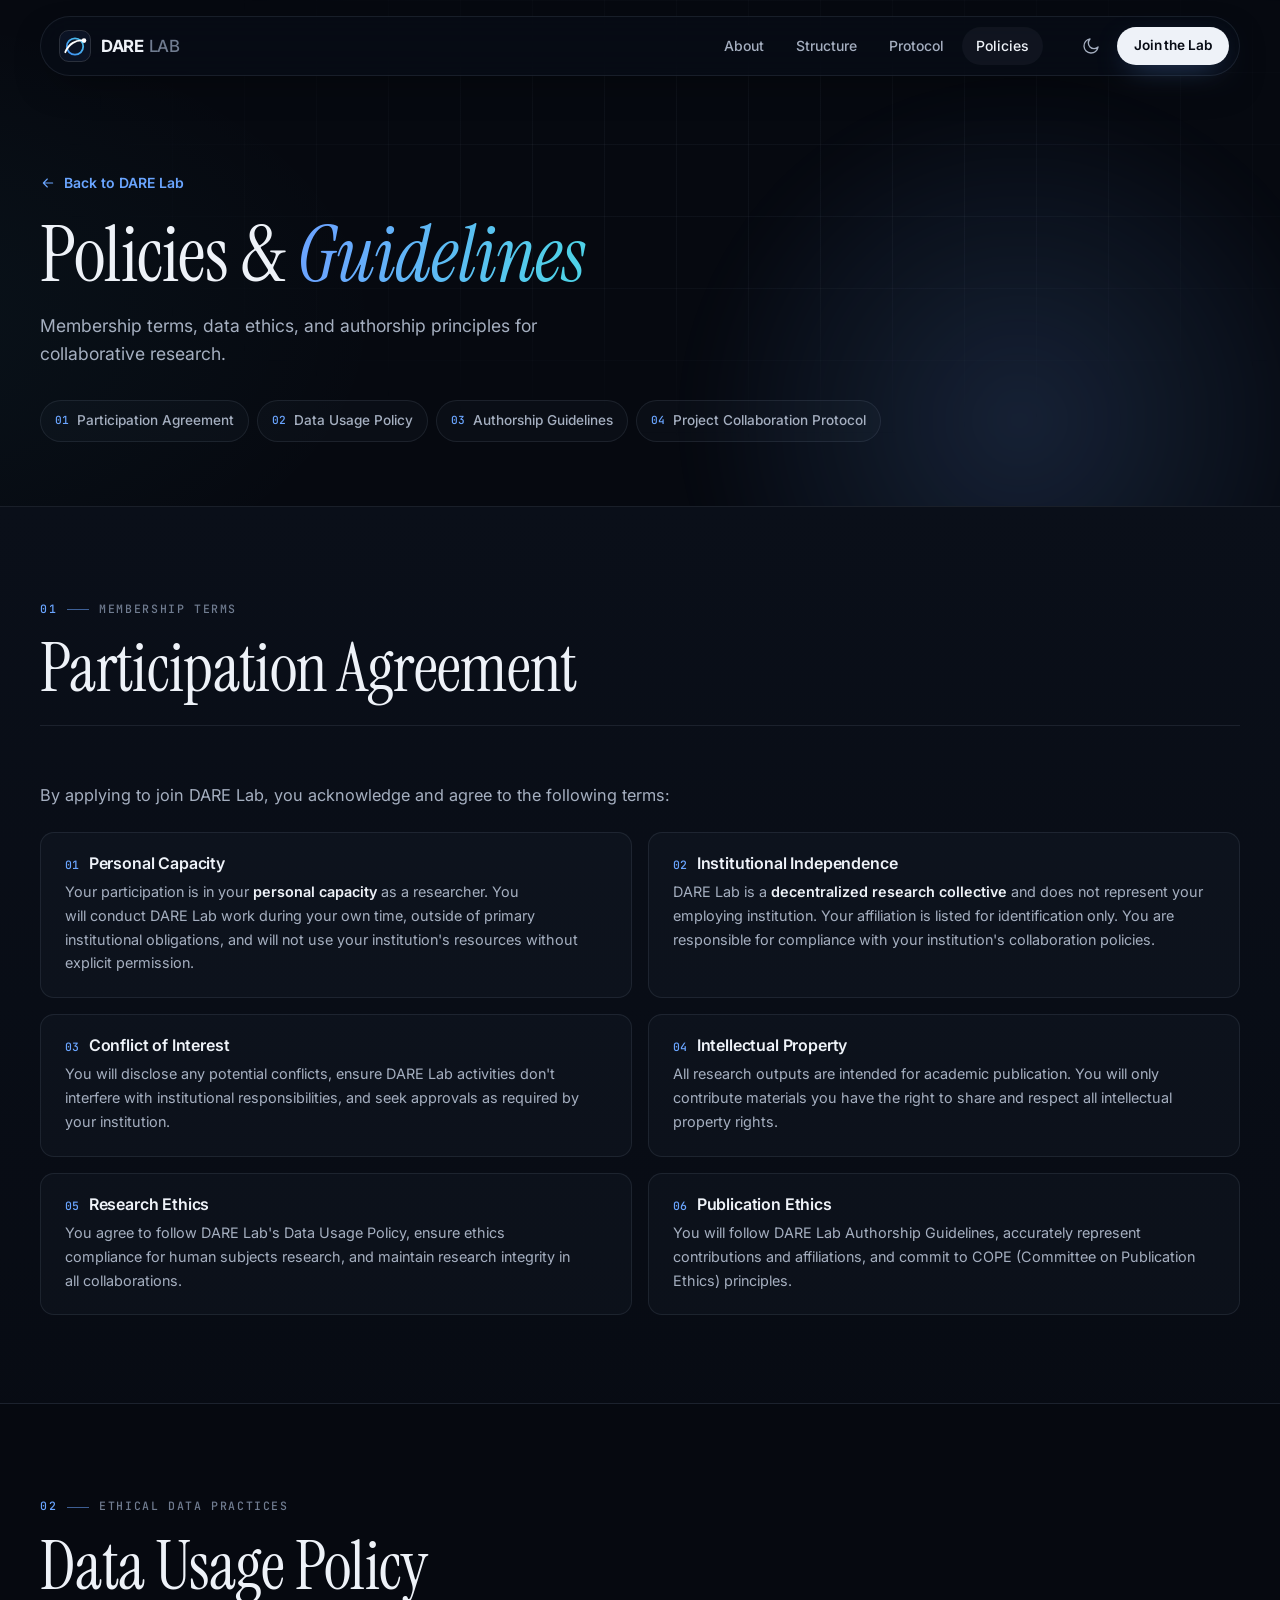
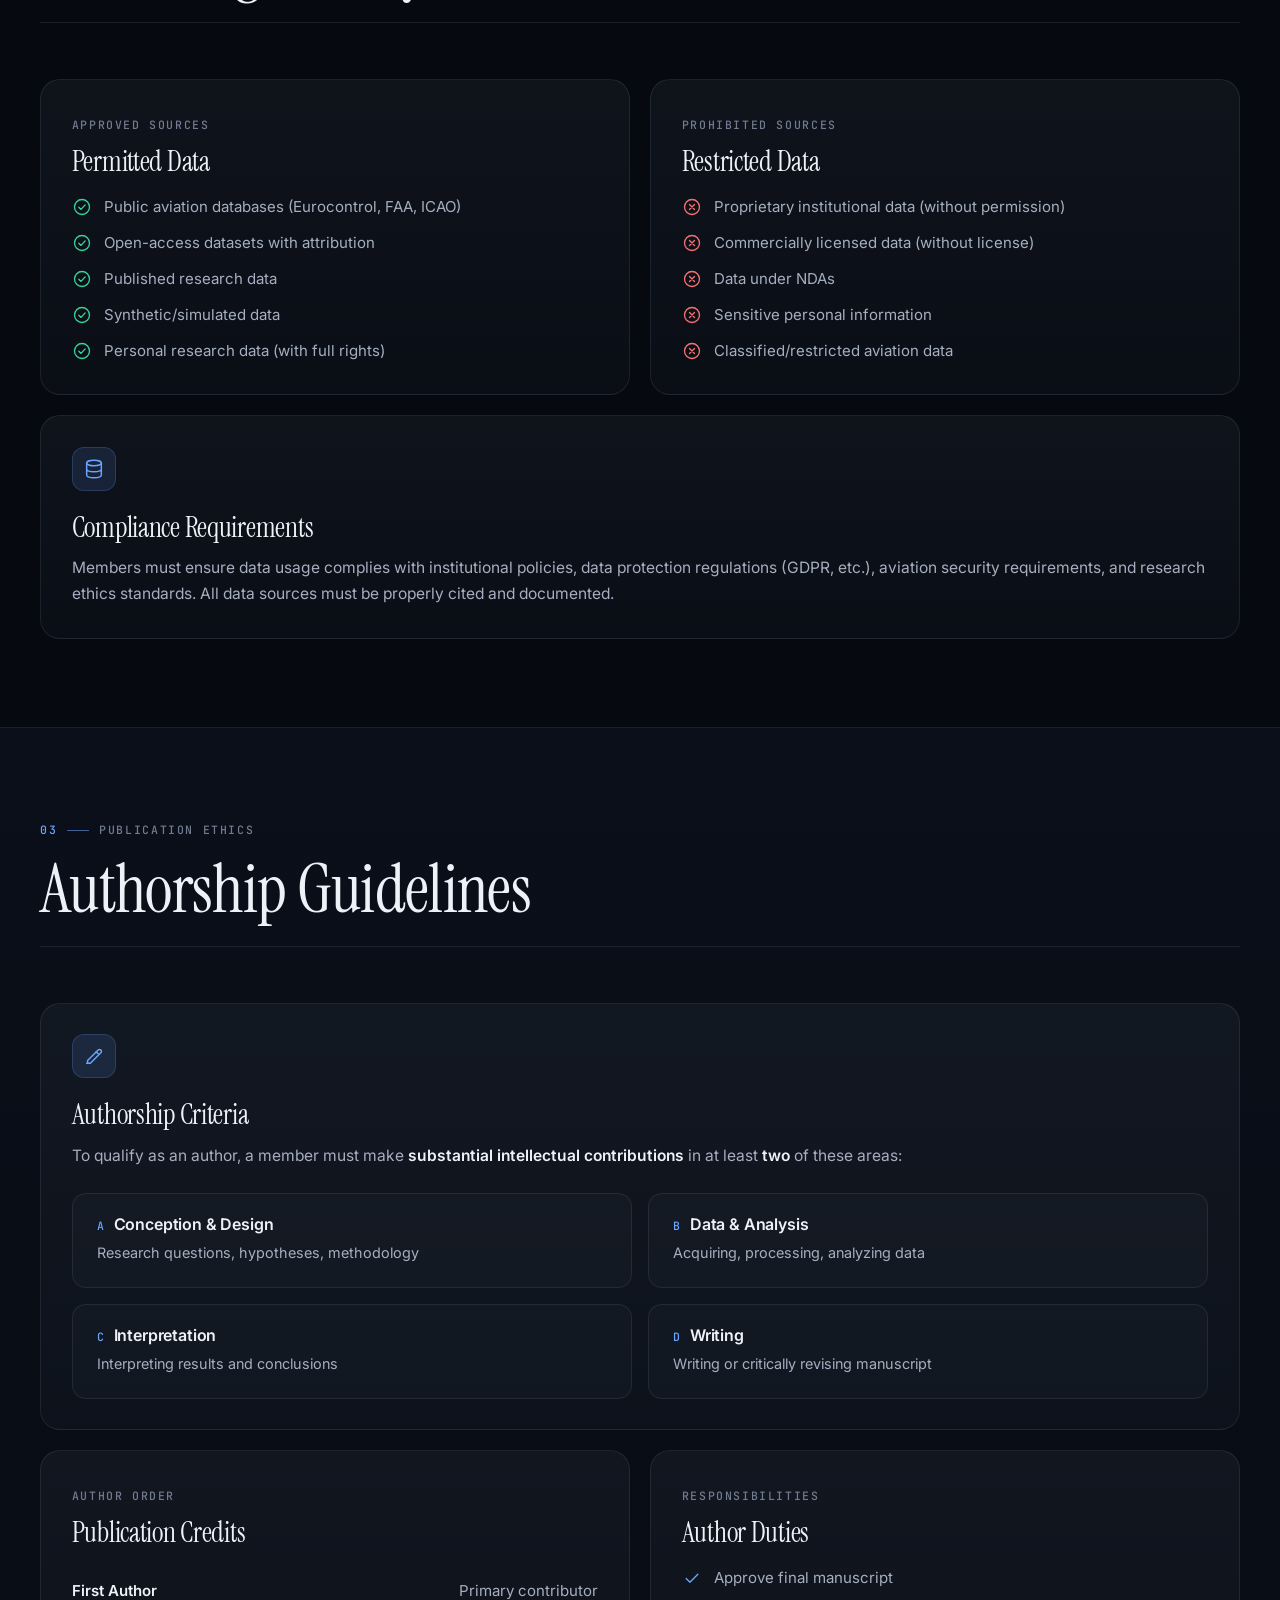
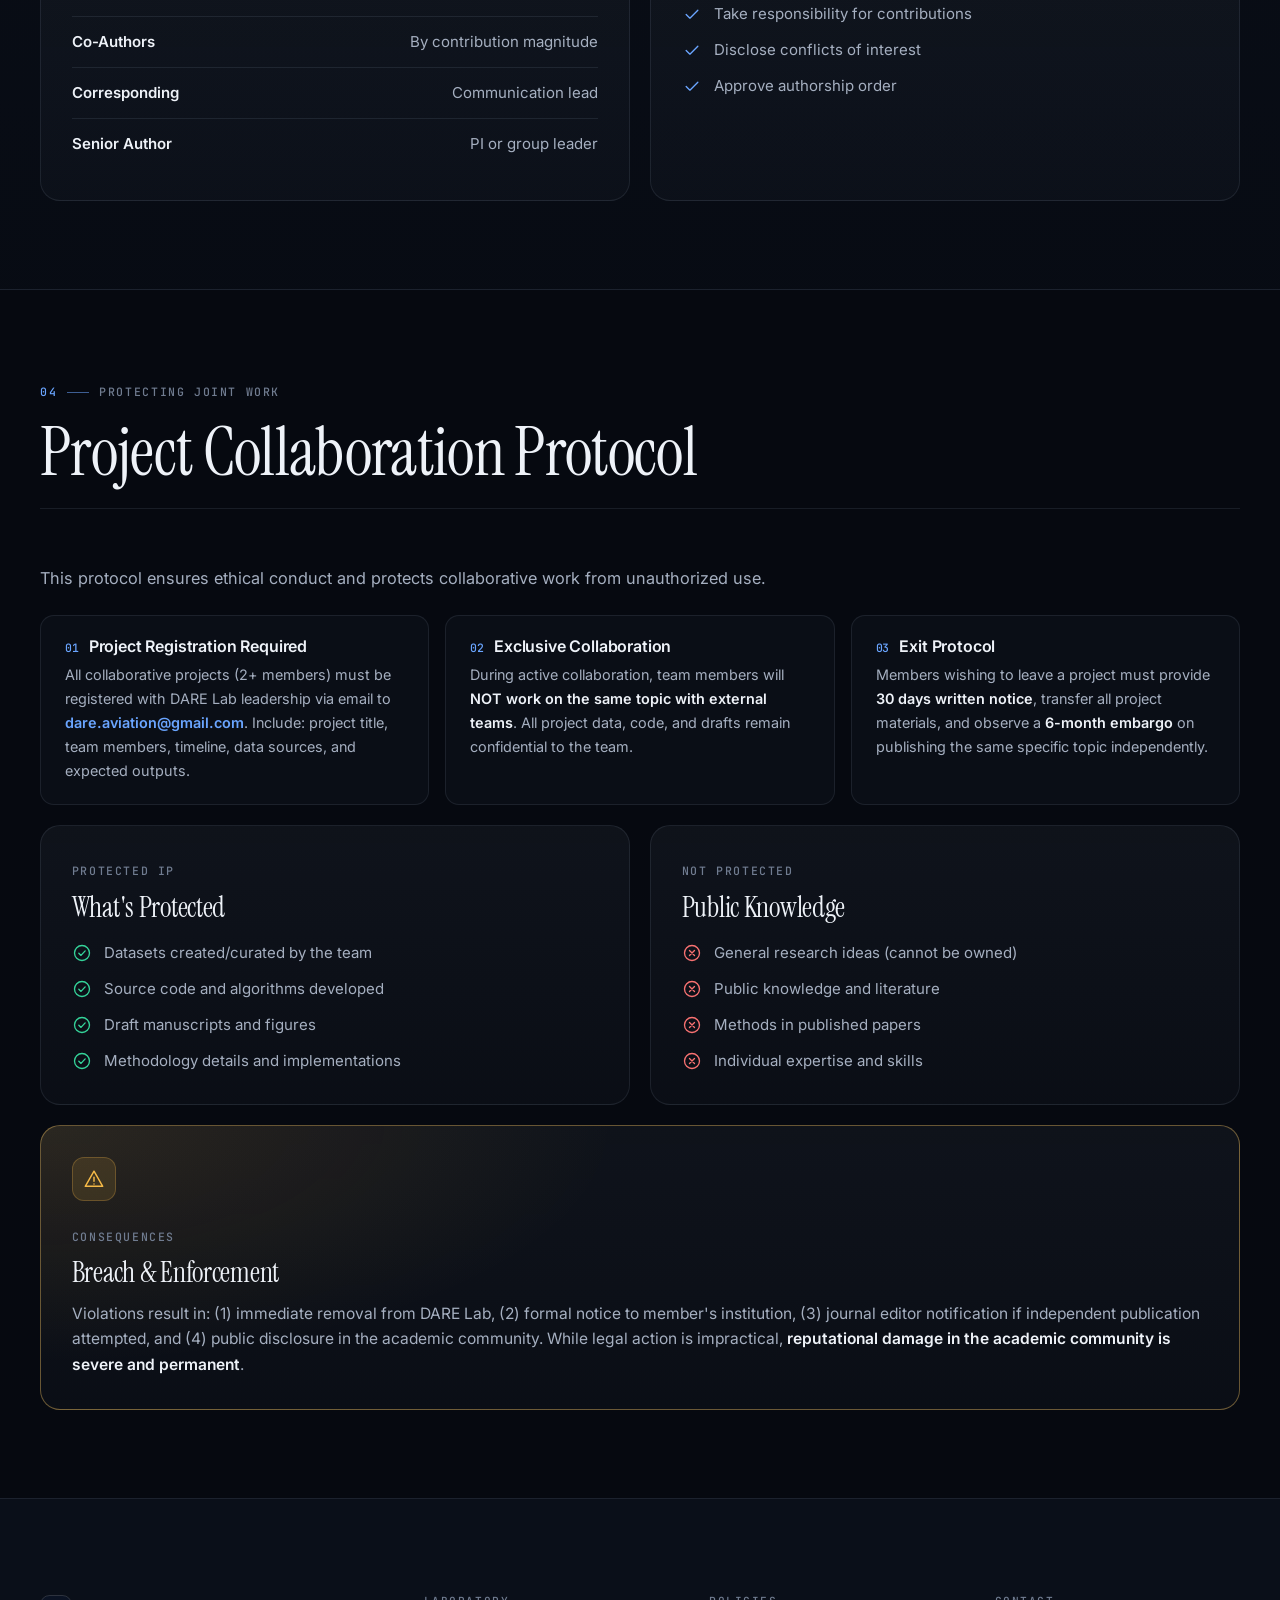
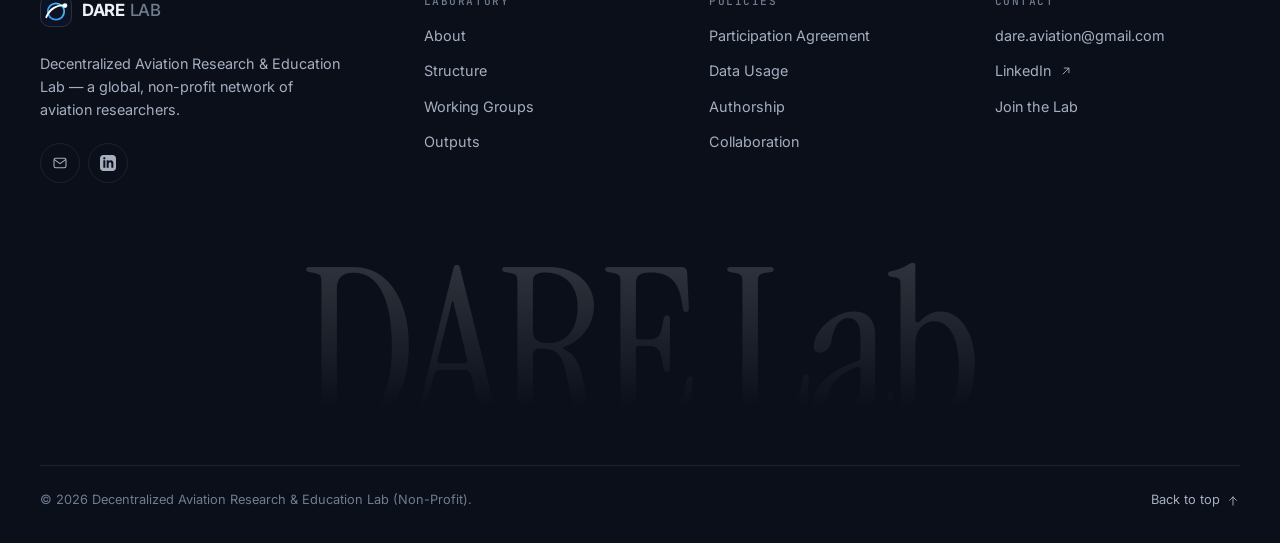
==== policies.html @ e4e92e5a "Big update of web page" ====
<!DOCTYPE html>
<html lang="en" data-theme="dark">

<head>
    <meta charset="utf-8">
    <meta name="viewport" content="width=device-width, initial-scale=1">
    <title>Policies &amp; Guidelines — DARE Lab</title>
    <meta name="description" content="DARE Lab membership policies, data usage guidelines, and authorship principles">
    <meta name="theme-color" content="#060910">
    <meta name="color-scheme" content="dark light">
    <link rel="canonical" href="https://dareaviation.github.io/dare-lab/policies.html">

    <link rel="icon" href="assets/favicon.svg" type="image/svg+xml">
    <link rel="icon" href="assets/favicon-32.png" sizes="32x32" type="image/png">
    <link rel="apple-touch-icon" href="assets/apple-touch-icon.png">

    <meta property="og:type" content="website">
    <meta property="og:site_name" content="DARE Lab">
    <meta property="og:title" content="Policies &amp; Guidelines — DARE Lab">
    <meta property="og:description" content="Membership terms, data ethics, and authorship principles for collaborative research.">
    <meta property="og:url" content="https://dareaviation.github.io/dare-lab/policies.html">
    <meta property="og:image" content="https://dareaviation.github.io/dare-lab/assets/og-dare.jpg">
    <meta name="twitter:card" content="summary_large_image">

    <script>
        (function () {
            var d = document.documentElement;
            d.classList.add('js');
            try { var t = localStorage.getItem('dare_theme'); if (t === 'light' || t === 'dark') d.setAttribute('data-theme', t); } catch (e) { }
        })();
    </script>

    <link rel="preconnect" href="https://fonts.googleapis.com">
    <link rel="preconnect" href="https://fonts.gstatic.com" crossorigin>
    <link
        href="https://fonts.googleapis.com/css2?family=Instrument+Serif:ital@0;1&family=Inter:wght@400;500;600;700&family=JetBrains+Mono:wght@400;500&display=swap"
        rel="stylesheet">

    <link rel="stylesheet" href="styles/main.css">
</head>

<body>
    <a class="skip-link" href="#main">Skip to content</a>

    <!-- Icon sprite -->
    <svg width="0" height="0" style="position:absolute" aria-hidden="true" focusable="false">
        <symbol id="i-arrow-right" viewBox="0 0 24 24"><path d="M5 12h14M13 6l6 6-6 6"/></symbol>
        <symbol id="i-arrow-left" viewBox="0 0 24 24"><path d="M19 12H5M11 6l-6 6 6 6"/></symbol>
        <symbol id="i-arrow-up" viewBox="0 0 24 24"><path d="M12 19V5M6 11l6-6 6 6"/></symbol>
        <symbol id="i-arrow-up-right" viewBox="0 0 24 24"><path d="M7 17 17 7M9 7h8v8"/></symbol>
        <symbol id="i-sun" viewBox="0 0 24 24"><circle cx="12" cy="12" r="4"/><path d="M12 2.5v2M12 19.5v2M4.6 4.6l1.4 1.4M18 18l1.4 1.4M2.5 12h2M19.5 12h2M4.6 19.4 6 18M18 6l1.4-1.4"/></symbol>
        <symbol id="i-moon" viewBox="0 0 24 24"><path d="M20.5 13.2A8.5 8.5 0 1 1 10.8 3.5a6.6 6.6 0 0 0 9.7 9.7z"/></symbol>
        <symbol id="i-mail" viewBox="0 0 24 24"><rect x="3" y="5" width="18" height="14" rx="2.5"/><path d="m3.5 7 8.5 6 8.5-6"/></symbol>
        <symbol id="i-linkedin" viewBox="0 0 24 24"><path fill="currentColor" stroke="none" d="M19 0h-14c-2.761 0-5 2.239-5 5v14c0 2.761 2.239 5 5 5h14c2.762 0 5-2.239 5-5v-14c0-2.761-2.238-5-5-5zm-11 19h-3v-11h3v11zm-1.5-12.268c-.966 0-1.75-.79-1.75-1.764s.784-1.764 1.75-1.764 1.75.79 1.75 1.764-.783 1.764-1.75 1.764zm13.5 12.268h-3v-5.604c0-3.368-4-3.113-4 0v5.604h-3v-11h3v1.765c1.396-2.586 7-2.777 7 2.476v6.759z"/></symbol>
        <symbol id="i-check" viewBox="0 0 24 24"><path d="m5 12.5 4.5 4.5L19 7.5"/></symbol>
        <symbol id="i-check-circle" viewBox="0 0 24 24"><circle cx="12" cy="12" r="9"/><path d="m8.2 12.3 2.6 2.6 5-5.4"/></symbol>
        <symbol id="i-x-circle" viewBox="0 0 24 24"><circle cx="12" cy="12" r="9"/><path d="m9 9 6 6M15 9l-6 6"/></symbol>
        <symbol id="i-alert" viewBox="0 0 24 24"><path d="M12 3.5 2.5 20h19z"/><path d="M12 10v4.5M12 17.5h.01"/></symbol>
        <symbol id="i-database" viewBox="0 0 24 24"><ellipse cx="12" cy="5.5" rx="8" ry="3"/><path d="M4 5.5v13c0 1.7 3.6 3 8 3s8-1.3 8-3v-13M4 12c0 1.7 3.6 3 8 3s8-1.3 8-3"/></symbol>
        <symbol id="i-pen" viewBox="0 0 24 24"><path d="M4 20h4L19.5 8.5a2.1 2.1 0 0 0-3-3L5 17v3z"/><path d="m14.5 7.5 2 2"/></symbol>
        <symbol id="i-users" viewBox="0 0 24 24"><circle cx="9" cy="8" r="3.2"/><path d="M2.8 20c.6-3.5 3.1-5.7 6.2-5.7s5.6 2.2 6.2 5.7M16 4.9a3.2 3.2 0 0 1 0 6.2M18.2 14.6c1.6.8 2.7 2.7 3 5.4"/></symbol>
        <symbol id="i-shield" viewBox="0 0 24 24"><path d="M12 3 4.5 6v5.5c0 4.6 3.1 8.3 7.5 9.5 4.4-1.2 7.5-4.9 7.5-9.5V6L12 3z"/><path d="m8.8 12 2.3 2.3 4.2-4.6"/></symbol>
        <symbol id="i-list" viewBox="0 0 24 24"><path d="M9 6h11M9 12h11M9 18h11"/><circle cx="4.5" cy="6" r="1" fill="currentColor" stroke="none"/><circle cx="4.5" cy="12" r="1" fill="currentColor" stroke="none"/><circle cx="4.5" cy="18" r="1" fill="currentColor" stroke="none"/></symbol>
    </svg>

    <!-- Header -->
    <header class="site-header" id="siteHeader">
        <nav class="nav" aria-label="Primary">
            <a class="brand" href="index.html" aria-label="DARE Lab — home">
                <svg class="brand__mark" viewBox="0 0 32 32" aria-hidden="true">
                    <defs>
                        <linearGradient id="markGradNav" x1="4" y1="28" x2="28" y2="4" gradientUnits="userSpaceOnUse">
                            <stop offset="0" stop-color="#3b82f6" />
                            <stop offset="1" stop-color="#4fd1e8" />
                        </linearGradient>
                    </defs>
                    <rect x="0.5" y="0.5" width="31" height="31" rx="9" fill="#0b1324" stroke="rgba(255,255,255,0.14)" />
                    <circle cx="16" cy="16.5" r="8.2" fill="none" stroke="url(#markGradNav)" stroke-width="1.8" />
                    <path d="M6.3 22.2C9.6 14 17 9.4 25 10.6" fill="none" stroke="#fff" stroke-width="1.8" stroke-linecap="round" />
                    <circle cx="25" cy="10.6" r="2.3" fill="#fff" />
                </svg>
                <span class="brand__word">DARE<span>LAB</span></span>
            </a>

            <div class="nav__links">
                <a href="index.html#about">About</a>
                <a href="index.html#structure">Structure</a>
                <a href="index.html#protocol">Protocol</a>
                <a href="policies.html" aria-current="page">Policies</a>
            </div>

            <div class="nav__actions">
                <button class="icon-btn theme-toggle" id="themeBtn" type="button" aria-label="Switch between dark and light theme">
                    <svg class="icon icon--moon"><use href="#i-moon" /></svg>
                    <svg class="icon icon--sun"><use href="#i-sun" /></svg>
                </button>
                <a class="btn btn--primary btn--sm nav__cta" href="index.html#join">Join the Lab</a>
                <button class="icon-btn menu-toggle" id="menuBtn" type="button" aria-label="Open menu" aria-expanded="false" aria-controls="drawer">
                    <span class="burger" aria-hidden="true"><span></span><span></span></span>
                </button>
            </div>
        </nav>
    </header>

    <div class="drawer" id="drawer">
        <nav class="drawer__nav" aria-label="Mobile">
            <a href="index.html#about"><span>01</span>About</a>
            <a href="index.html#structure"><span>02</span>Structure</a>
            <a href="index.html#protocol"><span>07</span>Protocol</a>
            <a href="policies.html"><span>—</span>Policies</a>
            <a href="index.html#join"><span>08</span>Join</a>
        </nav>
        <div class="drawer__foot">
            <a href="mailto:dare.aviation@gmail.com"><svg class="icon icon--sm"><use href="#i-mail" /></svg>dare.aviation@gmail.com</a>
            <a href="https://www.linkedin.com/company/decentralized-aviation-research-education-lab" target="_blank" rel="noopener"><svg class="icon icon--sm"><use href="#i-linkedin" /></svg>LinkedIn</a>
        </div>
    </div>

    <main id="main">
        <!-- Page hero -->
        <section class="page-hero">
            <div class="hero__bg" aria-hidden="true"></div>
            <div class="container">
                <a class="text-link" href="index.html" data-reveal><svg class="icon icon--sm"><use href="#i-arrow-left" /></svg>Back to DARE Lab</a>
                <h1 data-reveal>Policies &amp; <em>Guidelines</em></h1>
                <p data-reveal>Membership terms, data ethics, and authorship principles for collaborative research.</p>
                <ul class="toc" data-reveal>
                    <li><a href="#agreement"><span>01</span>Participation Agreement</a></li>
                    <li><a href="#data-policy"><span>02</span>Data Usage Policy</a></li>
                    <li><a href="#authorship"><span>03</span>Authorship Guidelines</a></li>
                    <li><a href="#collaboration"><span>04</span>Project Collaboration Protocol</a></li>
                </ul>
            </div>
        </section>

        <!-- 01 · Participation agreement -->
        <section class="policy-section section--alt" id="agreement">
            <div class="container">
                <header class="section-head" data-reveal>
                    <div>
                        <span class="eyebrow"><span class="eyebrow__num">01</span>Membership Terms</span>
                        <h2>Participation Agreement</h2>
                    </div>
                </header>

                <p class="policy-intro" data-reveal>By applying to join DARE Lab, you acknowledge and agree to the following terms:</p>

                <div class="clause-grid">
                    <div class="clause" data-reveal>
                        <h3><span>01</span>Personal Capacity</h3>
                        <p>Your participation is in your <strong>personal capacity</strong> as a researcher. You will
                            conduct DARE Lab work during your own time, outside of primary institutional obligations,
                            and will not use your institution's resources without explicit permission.</p>
                    </div>
                    <div class="clause" data-reveal>
                        <h3><span>02</span>Institutional Independence</h3>
                        <p>DARE Lab is a <strong>decentralized research collective</strong> and does not represent your
                            employing institution. Your affiliation is listed for identification only. You are
                            responsible for compliance with your institution's collaboration policies.</p>
                    </div>
                    <div class="clause" data-reveal>
                        <h3><span>03</span>Conflict of Interest</h3>
                        <p>You will disclose any potential conflicts, ensure DARE Lab activities don't interfere with
                            institutional responsibilities, and seek approvals as required by your institution.</p>
                    </div>
                    <div class="clause" data-reveal>
                        <h3><span>04</span>Intellectual Property</h3>
                        <p>All research outputs are intended for academic publication. You will only contribute
                            materials you have the right to share and respect all intellectual property rights.</p>
                    </div>
                    <div class="clause" data-reveal>
                        <h3><span>05</span>Research Ethics</h3>
                        <p>You agree to follow DARE Lab's Data Usage Policy, ensure ethics compliance for human
                            subjects research, and maintain research integrity in all collaborations.</p>
                    </div>
                    <div class="clause" data-reveal>
                        <h3><span>06</span>Publication Ethics</h3>
                        <p>You will follow DARE Lab Authorship Guidelines, accurately represent contributions and
                            affiliations, and commit to COPE (Committee on Publication Ethics) principles.</p>
                    </div>
                </div>
            </div>
        </section>

        <!-- 02 · Data usage policy -->
        <section class="policy-section" id="data-policy">
            <div class="container">
                <header class="section-head" data-reveal>
                    <div>
                        <span class="eyebrow"><span class="eyebrow__num">02</span>Ethical Data Practices</span>
                        <h2>Data Usage Policy</h2>
                    </div>
                </header>

                <div class="policy-stack">
                    <div class="policy-grid">
                        <article class="card policy-card" data-reveal>
                            <span class="eyebrow">Approved Sources</span>
                            <h3>Permitted Data</h3>
                            <ul class="check-list check-list--good">
                                <li><svg class="icon"><use href="#i-check-circle" /></svg>Public aviation databases (Eurocontrol, FAA, ICAO)</li>
                                <li><svg class="icon"><use href="#i-check-circle" /></svg>Open-access datasets with attribution</li>
                                <li><svg class="icon"><use href="#i-check-circle" /></svg>Published research data</li>
                                <li><svg class="icon"><use href="#i-check-circle" /></svg>Synthetic/simulated data</li>
                                <li><svg class="icon"><use href="#i-check-circle" /></svg>Personal research data (with full rights)</li>
                            </ul>
                        </article>

                        <article class="card policy-card" data-reveal>
                            <span class="eyebrow">Prohibited Sources</span>
                            <h3>Restricted Data</h3>
                            <ul class="check-list check-list--bad">
                                <li><svg class="icon"><use href="#i-x-circle" /></svg>Proprietary institutional data (without permission)</li>
                                <li><svg class="icon"><use href="#i-x-circle" /></svg>Commercially licensed data (without license)</li>
                                <li><svg class="icon"><use href="#i-x-circle" /></svg>Data under NDAs</li>
                                <li><svg class="icon"><use href="#i-x-circle" /></svg>Sensitive personal information</li>
                                <li><svg class="icon"><use href="#i-x-circle" /></svg>Classified/restricted aviation data</li>
                            </ul>
                        </article>
                    </div>

                    <article class="card policy-card" data-reveal>
                        <span class="card__icon"><svg class="icon"><use href="#i-database" /></svg></span>
                        <h3>Compliance Requirements</h3>
                        <p>Members must ensure data usage complies with institutional policies, data protection
                            regulations (GDPR, etc.), aviation security requirements, and research ethics standards. All
                            data sources must be properly cited and documented.</p>
                    </article>
                </div>
            </div>
        </section>

        <!-- 03 · Authorship guidelines -->
        <section class="policy-section section--alt" id="authorship">
            <div class="container">
                <header class="section-head" data-reveal>
                    <div>
                        <span class="eyebrow"><span class="eyebrow__num">03</span>Publication Ethics</span>
                        <h2>Authorship Guidelines</h2>
                    </div>
                </header>

                <div class="policy-stack">
                    <article class="card policy-card" data-reveal>
                        <span class="card__icon"><svg class="icon"><use href="#i-pen" /></svg></span>
                        <h3>Authorship Criteria</h3>
                        <p>To qualify as an author, a member must make <strong>substantial intellectual
                                contributions</strong> in at least <strong>two</strong> of these areas:</p>

                        <div class="clause-grid" style="margin-top: 24px;">
                            <div class="clause">
                                <h4><span>A</span>Conception &amp; Design</h4>
                                <p>Research questions, hypotheses, methodology</p>
                            </div>
                            <div class="clause">
                                <h4><span>B</span>Data &amp; Analysis</h4>
                                <p>Acquiring, processing, analyzing data</p>
                            </div>
                            <div class="clause">
                                <h4><span>C</span>Interpretation</h4>
                                <p>Interpreting results and conclusions</p>
                            </div>
                            <div class="clause">
                                <h4><span>D</span>Writing</h4>
                                <p>Writing or critically revising manuscript</p>
                            </div>
                        </div>
                    </article>

                    <div class="policy-grid">
                        <article class="card policy-card" data-reveal>
                            <span class="eyebrow">Author Order</span>
                            <h3>Publication Credits</h3>
                            <dl class="kv-list">
                                <div><dt>First Author</dt><dd>Primary contributor</dd></div>
                                <div><dt>Co-Authors</dt><dd>By contribution magnitude</dd></div>
                                <div><dt>Corresponding</dt><dd>Communication lead</dd></div>
                                <div><dt>Senior Author</dt><dd>PI or group leader</dd></div>
                            </dl>
                        </article>

                        <article class="card policy-card" data-reveal>
                            <span class="eyebrow">Responsibilities</span>
                            <h3>Author Duties</h3>
                            <ul class="check-list check-list--accent">
                                <li><svg class="icon"><use href="#i-check" /></svg>Approve final manuscript</li>
                                <li><svg class="icon"><use href="#i-check" /></svg>Take responsibility for contributions</li>
                                <li><svg class="icon"><use href="#i-check" /></svg>Disclose conflicts of interest</li>
                                <li><svg class="icon"><use href="#i-check" /></svg>Approve authorship order</li>
                            </ul>
                        </article>
                    </div>
                </div>
            </div>
        </section>

        <!-- 04 · Project collaboration protocol -->
        <section class="policy-section" id="collaboration">
            <div class="container">
                <header class="section-head" data-reveal>
                    <div>
                        <span class="eyebrow"><span class="eyebrow__num">04</span>Protecting Joint Work</span>
                        <h2>Project Collaboration Protocol</h2>
                    </div>
                </header>

                <p class="policy-intro" data-reveal>This protocol ensures ethical conduct and protects collaborative
                    work from unauthorized use.</p>

                <div class="policy-stack">
                    <div class="clause-grid" style="grid-template-columns: repeat(auto-fit, minmax(260px, 1fr));">
                        <div class="clause" data-reveal>
                            <h3><span>01</span>Project Registration Required</h3>
                            <p>All collaborative projects (2+ members) must be registered with DARE Lab leadership via
                                email to <a href="mailto:dare.aviation@gmail.com" class="text-link" style="display:inline; font-size:inherit;">dare.aviation@gmail.com</a>.
                                Include: project title, team members, timeline, data sources, and expected outputs.</p>
                        </div>
                        <div class="clause" data-reveal>
                            <h3><span>02</span>Exclusive Collaboration</h3>
                            <p>During active collaboration, team members will <strong>NOT work on the same topic with
                                    external teams</strong>. All project data, code, and drafts remain confidential to
                                the team.</p>
                        </div>
                        <div class="clause" data-reveal>
                            <h3><span>03</span>Exit Protocol</h3>
                            <p>Members wishing to leave a project must provide <strong>30 days written notice</strong>,
                                transfer all project materials, and observe a <strong>6-month embargo</strong> on
                                publishing the same specific topic independently.</p>
                        </div>
                    </div>

                    <div class="policy-grid">
                        <article class="card policy-card" data-reveal>
                            <span class="eyebrow">Protected IP</span>
                            <h3>What's Protected</h3>
                            <ul class="check-list check-list--good">
                                <li><svg class="icon"><use href="#i-check-circle" /></svg>Datasets created/curated by the team</li>
                                <li><svg class="icon"><use href="#i-check-circle" /></svg>Source code and algorithms developed</li>
                                <li><svg class="icon"><use href="#i-check-circle" /></svg>Draft manuscripts and figures</li>
                                <li><svg class="icon"><use href="#i-check-circle" /></svg>Methodology details and implementations</li>
                            </ul>
                        </article>

                        <article class="card policy-card" data-reveal>
                            <span class="eyebrow">Not Protected</span>
                            <h3>Public Knowledge</h3>
                            <ul class="check-list check-list--bad">
                                <li><svg class="icon"><use href="#i-x-circle" /></svg>General research ideas (cannot be owned)</li>
                                <li><svg class="icon"><use href="#i-x-circle" /></svg>Public knowledge and literature</li>
                                <li><svg class="icon"><use href="#i-x-circle" /></svg>Methods in published papers</li>
                                <li><svg class="icon"><use href="#i-x-circle" /></svg>Individual expertise and skills</li>
                            </ul>
                        </article>
                    </div>

                    <article class="card policy-card policy-card--warn" data-reveal>
                        <span class="card__icon"><svg class="icon"><use href="#i-alert" /></svg></span>
                        <span class="eyebrow">Consequences</span>
                        <h3>Breach &amp; Enforcement</h3>
                        <p>Violations result in: (1) immediate removal from DARE Lab, (2) formal notice to member's
                            institution, (3) journal editor notification if independent publication attempted, and (4)
                            public disclosure in the academic community. While legal action is impractical,
                            <strong>reputational damage in the academic community is severe and permanent</strong>.</p>
                    </article>
                </div>
            </div>
        </section>
    </main>

    <!-- Footer -->
    <footer class="site-footer">
        <div class="container">
            <div class="footer-top">
                <div class="footer-brand">
                    <a class="brand" href="index.html" aria-label="DARE Lab — home">
                        <svg class="brand__mark" viewBox="0 0 32 32" aria-hidden="true">
                            <defs>
                                <linearGradient id="markGradFooter" x1="4" y1="28" x2="28" y2="4" gradientUnits="userSpaceOnUse">
                                    <stop offset="0" stop-color="#3b82f6" />
                                    <stop offset="1" stop-color="#4fd1e8" />
                                </linearGradient>
                            </defs>
                            <rect x="0.5" y="0.5" width="31" height="31" rx="9" fill="#0b1324" stroke="rgba(255,255,255,0.14)" />
                            <circle cx="16" cy="16.5" r="8.2" fill="none" stroke="url(#markGradFooter)" stroke-width="1.8" />
                            <path d="M6.3 22.2C9.6 14 17 9.4 25 10.6" fill="none" stroke="#fff" stroke-width="1.8" stroke-linecap="round" />
                            <circle cx="25" cy="10.6" r="2.3" fill="#fff" />
                        </svg>
                        <span class="brand__word">DARE<span>LAB</span></span>
                    </a>
                    <p>Decentralized Aviation Research &amp; Education Lab — a global, non-profit network of aviation
                        researchers.</p>
                    <div class="footer-social">
                        <a class="icon-btn" href="mailto:dare.aviation@gmail.com" aria-label="Email DARE Lab"><svg class="icon icon--sm"><use href="#i-mail" /></svg></a>
                        <a class="icon-btn" href="https://www.linkedin.com/company/decentralized-aviation-research-education-lab" target="_blank" rel="noopener" aria-label="DARE Lab on LinkedIn"><svg class="icon icon--sm"><use href="#i-linkedin" /></svg></a>
                    </div>
                </div>

                <div class="footer-col">
                    <h4>Laboratory</h4>
                    <ul>
                        <li><a href="index.html#about">About</a></li>
                        <li><a href="index.html#structure">Structure</a></li>
                        <li><a href="index.html#working-groups">Working Groups</a></li>
                        <li><a href="index.html#outputs">Outputs</a></li>
                    </ul>
                </div>

                <div class="footer-col">
                    <h4>Policies</h4>
                    <ul>
                        <li><a href="#agreement">Participation Agreement</a></li>
                        <li><a href="#data-policy">Data Usage</a></li>
                        <li><a href="#authorship">Authorship</a></li>
                        <li><a href="#collaboration">Collaboration</a></li>
                    </ul>
                </div>

                <div class="footer-col">
                    <h4>Contact</h4>
                    <ul>
                        <li><a href="mailto:dare.aviation@gmail.com">dare.aviation@gmail.com</a></li>
                        <li><a href="https://www.linkedin.com/company/decentralized-aviation-research-education-lab" target="_blank" rel="noopener">LinkedIn <svg class="icon icon--xs"><use href="#i-arrow-up-right" /></svg></a></li>
                        <li><a href="index.html#join">Join the Lab</a></li>
                    </ul>
                </div>
            </div>

            <p class="footer-wordmark" aria-hidden="true">DARE Lab</p>

            <div class="footer-bottom">
                <p>© <span id="year">2024</span> Decentralized Aviation Research &amp; Education Lab (Non-Profit).</p>
                <a href="#main">Back to top <svg class="icon icon--xs"><use href="#i-arrow-up" /></svg></a>
            </div>
        </div>
    </footer>

    <script src="js/main.js" defer></script>
</body>

</html>
---- styles/main.css ----
/* =====================================================================
   DARE Lab — Decentralized Aviation Research & Education Lab
   Design system & site styles
   ---------------------------------------------------------------------
   1. Tokens (dark default + light theme)
   2. Base
   3. Primitives (buttons, labels, tags, cards, icons)
   4. Header & navigation
   5. Hero + globe
   6. Ticker
   7. Sections (about, team, working groups, outputs, updates,
      governance, protocol, join)
   8. Footer
   9. Policies page
   10. Motion & responsive
   ===================================================================== */

/* ---------------------------------------------------------------------
   1. Tokens
   --------------------------------------------------------------------- */
:root {
    --font-serif: 'Instrument Serif', 'Times New Roman', Georgia, serif;
    --font-sans: 'Inter', system-ui, -apple-system, 'Segoe UI', Roboto, 'Helvetica Neue', Arial, sans-serif;
    --font-mono: 'JetBrains Mono', ui-monospace, SFMono-Regular, Menlo, Consolas, monospace;

    --max: 1240px;
    --gutter: clamp(16px, 4vw, 40px);
    --radius-sm: 10px;
    --radius: 14px;
    --radius-lg: 20px;
    --radius-xl: 28px;
    --ease: cubic-bezier(0.2, 0.8, 0.2, 1);
    --header-h: 76px;

    /* Dark theme (default) */
    color-scheme: dark;
    --bg: #060910;
    --bg-2: #0a0f19;
    --bg-glow-1: rgba(59, 130, 246, 0.13);
    --bg-glow-2: rgba(79, 209, 232, 0.05);
    --surface: rgba(148, 163, 184, 0.035);
    --surface-2: rgba(148, 163, 184, 0.065);
    --surface-solid: #0c121d;
    --border: rgba(148, 163, 184, 0.13);
    --border-strong: rgba(148, 163, 184, 0.28);
    --text: #eef2f8;
    --text-muted: #a5afc0;
    --text-dim: #707c90;
    --accent: #6aa5ff;
    --accent-strong: #3b82f6;
    --accent-2: #4fd1e8;
    --accent-soft: rgba(91, 155, 255, 0.13);
    --on-accent: #ffffff;
    --gold: #e6bd6a;
    --gold-2: #f7dc9b;
    --gold-soft: rgba(230, 189, 106, 0.13);
    --good: #34d399;
    --warn: #f5b947;
    --warn-soft: rgba(245, 185, 71, 0.12);
    --spot: rgba(106, 165, 255, 0.1);
    --nav-bg: rgba(9, 13, 22, 0.66);
    --grid-line: rgba(148, 163, 184, 0.06);
    --shadow-lg: 0 30px 80px -30px rgba(0, 0, 0, 0.7);
    --shadow-md: 0 14px 40px -18px rgba(0, 0, 0, 0.65);
    --btn-primary-bg: #eef2f8;
    --btn-primary-fg: #070b14;

    /* Globe (RGB triplets so the canvas can apply alpha) */
    --globe-dot: 150, 178, 222;
    --globe-node: 106, 165, 255;
    --globe-arc: 79, 209, 232;
    --globe-label: 238, 242, 248;
    --globe-label-dim: 156, 170, 194;
    --globe-halo: 6, 9, 16;
    --globe-dot-alpha: 0.85;
    --globe-glow: 1;
}

[data-theme="light"] {
    color-scheme: light;
    --bg: #f6f7f9;
    --bg-2: #eef1f6;
    --bg-glow-1: rgba(37, 99, 235, 0.08);
    --bg-glow-2: rgba(8, 145, 178, 0.05);
    --surface: rgba(255, 255, 255, 0.7);
    --surface-2: rgba(255, 255, 255, 0.95);
    --surface-solid: #ffffff;
    --border: rgba(15, 23, 42, 0.09);
    --border-strong: rgba(15, 23, 42, 0.2);
    --text: #0a1220;
    --text-muted: #445168;
    --text-dim: #687489;
    --accent: #2563eb;
    --accent-strong: #2563eb;
    --accent-2: #0891b2;
    --accent-soft: rgba(37, 99, 235, 0.08);
    --gold: #9a6a12;
    --gold-2: #c28b20;
    --gold-soft: rgba(194, 139, 32, 0.1);
    --good: #059669;
    --warn: #b7791f;
    --warn-soft: rgba(183, 121, 31, 0.1);
    --spot: rgba(37, 99, 235, 0.06);
    --nav-bg: rgba(255, 255, 255, 0.72);
    --grid-line: rgba(15, 23, 42, 0.055);
    --shadow-lg: 0 30px 70px -32px rgba(15, 23, 42, 0.28);
    --shadow-md: 0 14px 34px -20px rgba(15, 23, 42, 0.25);
    --btn-primary-bg: #0a1220;
    --btn-primary-fg: #ffffff;

    --globe-dot: 71, 85, 110;
    --globe-node: 37, 99, 235;
    --globe-arc: 8, 145, 178;
    --globe-label: 10, 18, 32;
    --globe-label-dim: 80, 92, 112;
    --globe-halo: 246, 247, 249;
    --globe-dot-alpha: 0.62;
    --globe-glow: 0.75;
}

/* ---------------------------------------------------------------------
   2. Base
   --------------------------------------------------------------------- */
*,
*::before,
*::after {
    box-sizing: border-box;
}

html {
    scroll-behavior: smooth;
    scroll-padding-top: calc(var(--header-h) + 16px);
    -webkit-text-size-adjust: 100%;
    text-size-adjust: 100%;
}

body {
    margin: 0;
    min-height: 100vh;
    font-family: var(--font-sans);
    font-size: 16px;
    line-height: 1.6;
    color: var(--text);
    background-color: var(--bg);
    background-image:
        radial-gradient(1100px 620px at 88% -8%, var(--bg-glow-1), transparent 62%),
        radial-gradient(900px 520px at -12% 6%, var(--bg-glow-2), transparent 60%);
    background-repeat: no-repeat;
    -webkit-font-smoothing: antialiased;
    -moz-osx-font-smoothing: grayscale;
    overflow-x: hidden;
    transition: background-color 0.4s var(--ease), color 0.4s var(--ease);
}

body.is-locked {
    overflow: hidden;
}

h1,
h2,
h3,
h4 {
    font-family: var(--font-serif);
    font-weight: 400;
    margin: 0;
    letter-spacing: -0.01em;
    line-height: 1.08;
    text-wrap: balance;
}

h1 em,
h2 em,
h3 em,
h4 em {
    font-style: italic;
}

p {
    margin: 0;
    text-wrap: pretty;
}

ul,
ol {
    margin: 0;
    padding: 0;
}

a {
    color: inherit;
    text-decoration: none;
}

img {
    display: block;
    max-width: 100%;
}

button,
input,
textarea {
    font: inherit;
    color: inherit;
}

::selection {
    background: var(--accent-strong);
    color: #fff;
}

:focus-visible {
    outline: 2px solid var(--accent);
    outline-offset: 3px;
    border-radius: 6px;
}

.container {
    width: min(var(--max), 100% - 2 * var(--gutter));
    margin-inline: auto;
}

.skip-link {
    position: fixed;
    top: 12px;
    left: 12px;
    z-index: 3000;
    padding: 10px 16px;
    border-radius: 999px;
    background: var(--btn-primary-bg);
    color: var(--btn-primary-fg);
    font-weight: 600;
    font-size: 0.875rem;
    transform: translateY(-160%);
    transition: transform 0.2s var(--ease);
}

.skip-link:focus {
    transform: none;
}

.visually-hidden {
    position: absolute !important;
    width: 1px;
    height: 1px;
    padding: 0;
    margin: -1px;
    overflow: hidden;
    clip: rect(0, 0, 0, 0);
    white-space: nowrap;
    border: 0;
}

/* ---------------------------------------------------------------------
   3. Primitives
   --------------------------------------------------------------------- */
.icon {
    width: 20px;
    height: 20px;
    flex-shrink: 0;
    fill: none;
    stroke: currentColor;
    stroke-width: 1.6;
    stroke-linecap: round;
    stroke-linejoin: round;
}

.icon--sm {
    width: 16px;
    height: 16px;
}

.icon--xs {
    width: 14px;
    height: 14px;
}

.icon--fill {
    fill: currentColor;
    stroke: none;
}

/* Mono micro-label */
.eyebrow {
    display: inline-flex;
    align-items: center;
    gap: 10px;
    font-family: var(--font-mono);
    font-size: 0.72rem;
    font-weight: 500;
    letter-spacing: 0.14em;
    text-transform: uppercase;
    color: var(--text-dim);
    line-height: 1.4;
}

.eyebrow__num {
    color: var(--accent);
}

.eyebrow__num::after {
    content: "";
    display: inline-block;
    width: 22px;
    height: 1px;
    margin-left: 10px;
    vertical-align: middle;
    background: currentColor;
    opacity: 0.55;
}

.eyebrow--accent {
    color: var(--accent);
}

.eyebrow--gold {
    color: var(--gold);
}

/* Buttons */
.btn {
    --btn-h: 48px;
    display: inline-flex;
    align-items: center;
    justify-content: center;
    gap: 10px;
    height: var(--btn-h);
    padding: 0 22px;
    border-radius: 999px;
    border: 1px solid transparent;
    font-family: var(--font-sans);
    font-size: 0.925rem;
    font-weight: 600;
    letter-spacing: -0.005em;
    line-height: 1;
    white-space: nowrap;
    cursor: pointer;
    transition: transform 0.25s var(--ease), background-color 0.25s var(--ease), border-color 0.25s var(--ease), color 0.25s var(--ease), box-shadow 0.25s var(--ease), opacity 0.25s var(--ease);
}

.btn .icon {
    width: 18px;
    height: 18px;
    transition: transform 0.25s var(--ease);
}

.btn--primary {
    background: var(--btn-primary-bg);
    color: var(--btn-primary-fg);
    box-shadow: 0 10px 30px -12px rgba(106, 165, 255, 0.55);
}

.btn--primary:hover {
    transform: translateY(-1px);
    box-shadow: 0 16px 36px -14px rgba(106, 165, 255, 0.7);
}

.btn--primary:hover .icon--arrow {
    transform: translateX(3px);
}

.btn--ghost {
    background: var(--surface);
    border-color: var(--border-strong);
    color: var(--text);
    -webkit-backdrop-filter: blur(8px);
    backdrop-filter: blur(8px);
}

.btn--ghost:hover {
    border-color: var(--text-dim);
    background: var(--surface-2);
}

.btn--sm {
    --btn-h: 38px;
    padding: 0 16px;
    font-size: 0.85rem;
}

.btn--xs {
    --btn-h: 32px;
    padding: 0 12px;
    font-size: 0.78rem;
    gap: 7px;
}

.btn--xs .icon {
    width: 15px;
    height: 15px;
}

.btn--block {
    width: 100%;
}

.btn:disabled,
.btn[aria-disabled="true"] {
    opacity: 0.45;
    cursor: not-allowed;
    transform: none;
    box-shadow: none;
}

.icon-btn {
    display: inline-grid;
    place-items: center;
    width: 40px;
    height: 40px;
    padding: 0;
    border: 1px solid transparent;
    border-radius: 999px;
    background: transparent;
    color: var(--text-muted);
    cursor: pointer;
    transition: color 0.2s var(--ease), background-color 0.2s var(--ease), border-color 0.2s var(--ease);
}

.icon-btn:hover {
    color: var(--text);
    background: var(--surface-2);
    border-color: var(--border);
}

/* Tags & chips */
.tag {
    display: inline-flex;
    align-items: center;
    gap: 6px;
    padding: 5px 10px;
    border-radius: 999px;
    font-family: var(--font-mono);
    font-size: 0.66rem;
    font-weight: 500;
    letter-spacing: 0.1em;
    text-transform: uppercase;
    line-height: 1.2;
    color: var(--accent);
    background: var(--accent-soft);
    border: 1px solid color-mix(in srgb, var(--accent) 22%, transparent);
    white-space: nowrap;
}

.tag--gold {
    color: var(--gold);
    background: var(--gold-soft);
    border-color: color-mix(in srgb, var(--gold) 35%, transparent);
}

.tag--warn {
    color: var(--warn);
    background: var(--warn-soft);
    border-color: color-mix(in srgb, var(--warn) 30%, transparent);
}

.tag__dot {
    width: 6px;
    height: 6px;
    border-radius: 50%;
    background: currentColor;
    box-shadow: 0 0 0 3px color-mix(in srgb, currentColor 22%, transparent);
}

.chips {
    display: flex;
    flex-wrap: wrap;
    gap: 8px;
    list-style: none;
}

.chip {
    display: inline-flex;
    align-items: center;
    padding: 7px 12px;
    border-radius: 999px;
    font-size: 0.82rem;
    font-weight: 500;
    color: var(--text);
    background: var(--surface-2);
    border: 1px solid var(--border);
    line-height: 1.3;
}

.iata {
    display: inline-flex;
    align-items: center;
    padding: 2px 6px;
    border-radius: 6px;
    font-family: var(--font-mono);
    font-size: 0.66rem;
    font-weight: 500;
    letter-spacing: 0.08em;
    color: var(--text-dim);
    border: 1px solid var(--border);
    line-height: 1.3;
}

/* Text link with arrow */
.text-link {
    display: inline-flex;
    align-items: center;
    gap: 8px;
    font-size: 0.875rem;
    font-weight: 600;
    color: var(--accent);
    transition: gap 0.2s var(--ease), color 0.2s var(--ease);
}

.text-link:hover {
    gap: 11px;
}

/* Card surface with cursor spotlight */
.card {
    position: relative;
    isolation: isolate;
    overflow: hidden;
    padding: clamp(22px, 2.4vw, 32px);
    border-radius: var(--radius-lg);
    border: 1px solid var(--border);
    background: linear-gradient(180deg, var(--surface-2), var(--surface));
    transition: border-color 0.35s var(--ease), transform 0.35s var(--ease), box-shadow 0.35s var(--ease), background-color 0.35s var(--ease);
}

.card::before {
    content: "";
    position: absolute;
    inset: 0;
    z-index: -1;
    pointer-events: none;
    background: radial-gradient(460px circle at var(--mx, 50%) var(--my, -30%), var(--spot), transparent 45%);
    opacity: 0;
    transition: opacity 0.4s var(--ease);
}

.card:hover {
    border-color: var(--border-strong);
}

.card:hover::before {
    opacity: 1;
}

.card__icon {
    display: grid;
    place-items: center;
    width: 44px;
    height: 44px;
    margin-bottom: 22px;
    border-radius: 12px;
    color: var(--accent);
    background: var(--accent-soft);
    border: 1px solid color-mix(in srgb, var(--accent) 20%, transparent);
}

.card__icon .icon {
    width: 22px;
    height: 22px;
}

.card h3 {
    font-size: clamp(1.6rem, 2.2vw, 2rem);
    margin: 10px 0 12px;
}

.card p {
    color: var(--text-muted);
    font-size: 0.975rem;
    line-height: 1.65;
}

/* ---------------------------------------------------------------------
   4. Header & navigation
   --------------------------------------------------------------------- */
.site-header {
    position: fixed;
    inset: 16px 0 auto;
    z-index: 1000;
    display: flex;
    justify-content: center;
    padding-inline: var(--gutter);
    pointer-events: none;
}

.nav {
    pointer-events: auto;
    display: flex;
    align-items: center;
    gap: 28px;
    width: min(var(--max), 100%);
    height: 60px;
    padding: 0 10px 0 18px;
    border-radius: 999px;
    border: 1px solid var(--border);
    background: var(--nav-bg);
    -webkit-backdrop-filter: saturate(160%) blur(16px);
    backdrop-filter: saturate(160%) blur(16px);
    box-shadow: var(--shadow-md);
    transition: border-color 0.3s var(--ease), background-color 0.3s var(--ease), box-shadow 0.3s var(--ease);
}

.site-header.is-scrolled .nav {
    border-color: var(--border-strong);
}

.brand {
    display: inline-flex;
    align-items: center;
    gap: 10px;
    margin-right: auto;
    font-weight: 700;
    letter-spacing: -0.02em;
}

.brand__mark {
    width: 32px;
    height: 32px;
    flex-shrink: 0;
}

.brand__word {
    font-size: 1.05rem;
    line-height: 1;
}

.brand__word span {
    margin-left: 5px;
    font-weight: 500;
    color: var(--text-dim);
}

.nav__links {
    display: flex;
    align-items: center;
    gap: 4px;
}

.nav__links a {
    position: relative;
    padding: 8px 14px;
    border-radius: 999px;
    font-size: 0.875rem;
    font-weight: 500;
    color: var(--text-muted);
    transition: color 0.2s var(--ease), background-color 0.2s var(--ease);
}

.nav__links a:hover {
    color: var(--text);
}

.nav__links a[aria-current="true"],
.nav__links a[aria-current="page"] {
    color: var(--text);
    background: var(--surface-2);
}

.nav__actions {
    display: flex;
    align-items: center;
    gap: 6px;
}

.theme-toggle .icon--sun {
    display: none;
}

[data-theme="light"] .theme-toggle .icon--sun {
    display: block;
}

[data-theme="light"] .theme-toggle .icon--moon {
    display: none;
}

.menu-toggle {
    display: none;
}

.burger {
    position: relative;
    width: 18px;
    height: 12px;
}

.burger span {
    position: absolute;
    left: 0;
    width: 100%;
    height: 1.6px;
    border-radius: 2px;
    background: currentColor;
    transition: transform 0.3s var(--ease), top 0.3s var(--ease);
}

.burger span:first-child {
    top: 2px;
}

.burger span:last-child {
    top: 9px;
}

.menu-toggle[aria-expanded="true"] .burger span:first-child {
    top: 5.5px;
    transform: rotate(45deg);
}

.menu-toggle[aria-expanded="true"] .burger span:last-child {
    top: 5.5px;
    transform: rotate(-45deg);
}

/* Mobile drawer */
.drawer {
    position: fixed;
    inset: 0;
    z-index: 900;
    display: flex;
    flex-direction: column;
    justify-content: space-between;
    padding: 120px var(--gutter) 40px;
    background: var(--bg);
    background-image: radial-gradient(700px 400px at 100% 0%, var(--bg-glow-1), transparent 65%);
    opacity: 0;
    visibility: hidden;
    transition: opacity 0.3s var(--ease), visibility 0.3s;
}

.drawer.is-open {
    opacity: 1;
    visibility: visible;
}

.drawer__nav {
    display: flex;
    flex-direction: column;
}

.drawer__nav a {
    display: flex;
    align-items: baseline;
    gap: 16px;
    padding: 14px 0;
    border-bottom: 1px solid var(--border);
    font-family: var(--font-serif);
    font-size: clamp(2rem, 8vw, 2.6rem);
    line-height: 1.1;
    transform: translateY(12px);
    opacity: 0;
    transition: transform 0.45s var(--ease), opacity 0.45s var(--ease);
}

.drawer.is-open .drawer__nav a {
    transform: none;
    opacity: 1;
}

.drawer__nav a span {
    font-family: var(--font-mono);
    font-size: 0.72rem;
    letter-spacing: 0.1em;
    color: var(--accent);
}

.drawer__foot {
    display: flex;
    flex-wrap: wrap;
    gap: 12px 20px;
    font-size: 0.9rem;
    color: var(--text-muted);
}

.drawer__foot a {
    display: inline-flex;
    align-items: center;
    gap: 8px;
}

/* ---------------------------------------------------------------------
   5. Hero + globe
   --------------------------------------------------------------------- */
.hero {
    position: relative;
    padding: calc(var(--header-h) + clamp(48px, 7vw, 88px)) 0 clamp(48px, 6vw, 80px);
    overflow: hidden;
}

.hero__bg {
    position: absolute;
    inset: 0;
    z-index: -1;
    pointer-events: none;
}

.hero__bg::before {
    content: "";
    position: absolute;
    inset: 0;
    background-image:
        linear-gradient(var(--grid-line) 1px, transparent 1px),
        linear-gradient(90deg, var(--grid-line) 1px, transparent 1px);
    background-size: 72px 72px;
    background-position: center top;
    -webkit-mask-image: radial-gradient(ellipse 75% 70% at 60% 35%, #000 25%, transparent 75%);
    mask-image: radial-gradient(ellipse 75% 70% at 60% 35%, #000 25%, transparent 75%);
}

.hero__bg::after {
    content: "";
    position: absolute;
    width: 760px;
    height: 760px;
    right: -120px;
    top: 40px;
    border-radius: 50%;
    background: radial-gradient(circle, rgba(var(--globe-node), 0.16), transparent 62%);
    filter: blur(20px);
}

.hero__grid {
    display: grid;
    grid-template-columns: minmax(0, 1.06fr) minmax(0, 0.94fr);
    align-items: center;
    gap: clamp(24px, 4vw, 56px);
}

.hero-badge {
    display: inline-flex;
    align-items: center;
    gap: 10px;
    max-width: 100%;
    margin-bottom: 28px;
    padding: 5px 14px 5px 5px;
    border-radius: 999px;
    border: 1px solid var(--border);
    background: var(--surface);
    -webkit-backdrop-filter: blur(8px);
    backdrop-filter: blur(8px);
    font-size: 0.82rem;
    color: var(--text-muted);
    transition: border-color 0.25s var(--ease), color 0.25s var(--ease);
}

.hero-badge:hover {
    border-color: var(--border-strong);
    color: var(--text);
}

.hero-badge__tag {
    padding: 4px 10px;
    border-radius: 999px;
    font-family: var(--font-mono);
    font-size: 0.66rem;
    font-weight: 500;
    letter-spacing: 0.12em;
    text-transform: uppercase;
    color: var(--on-accent);
    background: linear-gradient(135deg, var(--accent-strong), var(--accent-2));
}

.hero-badge__text {
    overflow: hidden;
    text-overflow: ellipsis;
    white-space: nowrap;
}

.hero-badge .icon {
    width: 15px;
    height: 15px;
    color: var(--text-dim);
}

.hero__title {
    font-size: clamp(2.9rem, 6.4vw, 5.9rem);
    line-height: 0.96;
    letter-spacing: -0.018em;
    margin-bottom: 28px;
}

.hero__title em,
.page-hero h1 em {
    padding-right: 0.06em;
    background: linear-gradient(100deg, var(--accent) 10%, var(--accent-2) 90%);
    -webkit-background-clip: text;
    background-clip: text;
    -webkit-text-fill-color: transparent;
    color: var(--accent);
}

.hero__lede {
    max-width: 33em;
    margin-bottom: 36px;
    font-size: clamp(1.05rem, 1.35vw, 1.22rem);
    line-height: 1.6;
    color: var(--text-muted);
}

.hero__actions {
    display: flex;
    flex-wrap: wrap;
    gap: 12px;
}

.hero__stats {
    display: grid;
    grid-template-columns: repeat(4, minmax(0, 1fr));
    margin: 52px 0 0;
    border-top: 1px solid var(--border);
}

.stat {
    display: flex;
    flex-direction: column-reverse;
    justify-content: flex-end;
    padding: 20px 18px 0 0;
}

.stat + .stat {
    padding-left: 18px;
    border-left: 1px solid var(--border);
}

.stat__value {
    display: block;
    margin: 0;
    font-family: var(--font-serif);
    font-size: clamp(2.1rem, 3.2vw, 2.8rem);
    line-height: 1;
    font-variant-numeric: tabular-nums;
}

.stat__label {
    display: block;
    margin-top: 8px;
    font-family: var(--font-mono);
    font-size: 0.66rem;
    letter-spacing: 0.12em;
    text-transform: uppercase;
    color: var(--text-dim);
}

.hero__visual {
    position: relative;
    min-width: 0;
}

.globe {
    position: relative;
    width: 100%;
    max-width: 640px;
    margin-inline: auto;
    aspect-ratio: 1 / 1;
}

.globe__canvas {
    display: block;
    width: 100%;
    height: 100%;
    cursor: grab;
    touch-action: pan-y;
    opacity: 0;
    transition: opacity 1.2s var(--ease);
}

.globe__canvas.is-ready {
    opacity: 1;
}

.globe__canvas.is-dragging {
    cursor: grabbing;
}

.globe__caption {
    position: absolute;
    left: 50%;
    bottom: 2%;
    transform: translateX(-50%);
    display: inline-flex;
    align-items: center;
    gap: 10px;
    max-width: 100%;
    padding: 7px 14px;
    border-radius: 999px;
    border: 1px solid var(--border);
    background: var(--nav-bg);
    -webkit-backdrop-filter: blur(10px);
    backdrop-filter: blur(10px);
    font-family: var(--font-mono);
    font-size: 0.66rem;
    letter-spacing: 0.1em;
    text-transform: uppercase;
    color: var(--text-dim);
    white-space: nowrap;
}

.globe__caption .live-dot {
    width: 7px;
    height: 7px;
    border-radius: 50%;
    background: var(--accent-2);
    box-shadow: 0 0 0 0 rgba(var(--globe-arc), 0.6);
    animation: pulse 2.4s infinite;
}

@keyframes pulse {
    0% {
        box-shadow: 0 0 0 0 rgba(var(--globe-arc), 0.55);
    }

    70% {
        box-shadow: 0 0 0 9px rgba(var(--globe-arc), 0);
    }

    100% {
        box-shadow: 0 0 0 0 rgba(var(--globe-arc), 0);
    }
}

/* ---------------------------------------------------------------------
   6. Ticker
   --------------------------------------------------------------------- */
.ticker {
    position: relative;
    overflow: hidden;
    border-block: 1px solid var(--border);
    background: color-mix(in srgb, var(--bg-2) 70%, transparent);
    -webkit-mask-image: linear-gradient(90deg, transparent, #000 8%, #000 92%, transparent);
    mask-image: linear-gradient(90deg, transparent, #000 8%, #000 92%, transparent);
}

.ticker__track {
    display: flex;
    width: max-content;
    animation: ticker 48s linear infinite;
}

.ticker:hover .ticker__track {
    animation-play-state: paused;
}

.ticker__group {
    display: flex;
    flex-shrink: 0;
    list-style: none;
}

.ticker__item {
    display: inline-flex;
    align-items: center;
    gap: 28px;
    padding: 18px 14px;
    font-family: var(--font-mono);
    font-size: 0.74rem;
    letter-spacing: 0.16em;
    text-transform: uppercase;
    color: var(--text-muted);
    white-space: nowrap;
}

.ticker__item::after {
    content: "";
    width: 5px;
    height: 5px;
    transform: rotate(45deg);
    background: var(--accent);
    opacity: 0.7;
}

@keyframes ticker {
    to {
        transform: translateX(-50%);
    }
}

/* ---------------------------------------------------------------------
   7. Sections
   --------------------------------------------------------------------- */
.section {
    position: relative;
    padding: clamp(72px, 10vw, 128px) 0;
}

.section--alt {
    background: linear-gradient(180deg, var(--bg-2), color-mix(in srgb, var(--bg-2) 40%, var(--bg)));
    border-block: 1px solid var(--border);
}

.section-head {
    display: grid;
    grid-template-columns: minmax(0, 1fr) auto;
    align-items: end;
    gap: 16px 40px;
    margin-bottom: clamp(36px, 5vw, 56px);
    padding-bottom: 22px;
    border-bottom: 1px solid var(--border);
}

.section-head h2 {
    margin-top: 16px;
    font-size: clamp(2.5rem, 5.2vw, 4.25rem);
    line-height: 1;
}

.section-head__aside {
    max-width: 380px;
    font-size: 0.95rem;
    color: var(--text-muted);
    text-align: right;
}

/* ----- About (bento) ----- */
.bento {
    display: grid;
    grid-template-columns: repeat(4, minmax(0, 1fr));
    gap: 20px;
}

.bento__feature {
    grid-column: span 2;
    grid-row: span 2;
    display: flex;
    flex-direction: column;
    min-height: 460px;
}

.bento__feature h3 {
    font-size: clamp(2.3rem, 3.6vw, 3.25rem);
    margin: 14px 0 22px;
}

.bento__feature p {
    font-size: 1.04rem;
    max-width: 36em;
}

.bento__feature .divider {
    margin-top: auto;
    padding-top: 22px;
    border-top: 1px solid var(--border);
}

.bento__feature .lead {
    margin-bottom: 28px;
}

.bento__wide {
    grid-column: span 2;
}

.feature-art {
    position: absolute;
    right: -150px;
    bottom: -160px;
    width: 340px;
    height: 340px;
    z-index: -1;
    color: var(--accent);
    opacity: 0.22;
    pointer-events: none;
}

.feature-chips {
    margin-bottom: 32px;
}

.card--accent {
    border-color: transparent;
    background:
        radial-gradient(120% 140% at 100% 0%, rgba(79, 209, 232, 0.35), transparent 55%),
        linear-gradient(135deg, #1e40af 0%, #2563eb 55%, #1d4ed8 100%);
    color: #fff;
}

.card--accent .eyebrow {
    color: rgba(255, 255, 255, 0.72);
}

.card--accent h3 {
    color: #fff;
}

.card--accent p {
    color: rgba(255, 255, 255, 0.86);
}

.card--accent .chip {
    color: #fff;
    background: rgba(255, 255, 255, 0.12);
    border-color: rgba(255, 255, 255, 0.22);
}

.card--accent .chips {
    margin-top: 22px;
}

.card--accent .route-art {
    position: absolute;
    inset: auto -10px -20px auto;
    width: 62%;
    height: auto;
    z-index: -1;
    color: #fff;
    opacity: 0.22;
    pointer-events: none;
}

.card--accent::before {
    display: none;
}

/* ----- Team ----- */
.team-group + .team-group {
    margin-top: clamp(44px, 6vw, 72px);
}

.team-group__label {
    display: flex;
    align-items: center;
    gap: 14px;
    margin-bottom: 22px;
}

.team-group__label::after {
    content: "";
    flex: 1;
    height: 1px;
    background: linear-gradient(90deg, var(--border), transparent);
}

.team-group__count {
    color: var(--text-dim);
    opacity: 0.8;
}

.directors {
    display: grid;
    grid-template-columns: repeat(2, minmax(0, 1fr));
    gap: 20px;
}

.avatar {
    position: relative;
    flex-shrink: 0;
    width: 72px;
    height: 72px;
    border-radius: 18px;
    overflow: hidden;
    background: var(--surface-solid);
    border: 1px solid var(--border);
}

.avatar img {
    width: 100%;
    height: 100%;
    object-fit: cover;
    filter: saturate(0.92);
    transition: transform 0.6s var(--ease), filter 0.6s var(--ease);
}

.member:hover .avatar img {
    transform: scale(1.05);
    filter: saturate(1.05);
}

.avatar--lg {
    width: 116px;
    height: 116px;
    border-radius: 24px;
}

.member {
    display: flex;
    flex-direction: column;
}

.member__head {
    display: flex;
    align-items: flex-start;
    justify-content: space-between;
    gap: 12px;
    margin-bottom: 22px;
}

.member__role {
    font-family: var(--font-mono);
    font-size: 0.68rem;
    font-weight: 500;
    letter-spacing: 0.12em;
    text-transform: uppercase;
    color: var(--accent);
}

.member__name {
    margin: 8px 0 6px;
    font-size: 1.65rem;
    line-height: 1.1;
}

.member__affil {
    display: flex;
    align-items: flex-start;
    gap: 7px;
    font-size: 0.85rem;
    font-weight: 500;
    line-height: 1.45;
    color: var(--text);
    opacity: 0.9;
}

.member__affil .icon {
    width: 15px;
    height: 15px;
    margin-top: 2px;
    color: var(--text-dim);
}

.member__affil .iata {
    margin-left: 4px;
    vertical-align: 1px;
}

.card .member__bio {
    margin-top: 14px;
    font-size: 0.9rem;
    line-height: 1.6;
    color: var(--text-muted);
}

.member__links {
    display: flex;
    flex-wrap: wrap;
    gap: 8px;
    margin-top: auto;
    padding-top: 20px;
}

.link-chip {
    display: inline-flex;
    align-items: center;
    gap: 7px;
    padding: 7px 12px;
    border-radius: 999px;
    border: 1px solid var(--border);
    font-size: 0.78rem;
    font-weight: 600;
    color: var(--text-muted);
    transition: color 0.2s var(--ease), border-color 0.2s var(--ease), background-color 0.2s var(--ease);
}

.link-chip .icon {
    width: 15px;
    height: 15px;
}

.link-chip:hover {
    color: var(--text);
    border-color: var(--border-strong);
    background: var(--surface-2);
}

/* Director layout */
.member--director {
    flex-direction: row;
    gap: 26px;
}

.member--director .member__body {
    display: flex;
    flex-direction: column;
    flex: 1;
    min-width: 0;
}

.member--director .member__name {
    font-size: clamp(1.9rem, 2.6vw, 2.35rem);
}

.member--director .tag {
    position: absolute;
    top: 22px;
    right: 22px;
}

.member--director .member__role {
    padding-right: 150px;
}

/* PI grid: centred rows keep an odd count balanced */
.pi-grid {
    --cols: 4;
    --gap: 20px;
    display: flex;
    flex-wrap: wrap;
    justify-content: center;
    gap: var(--gap);
}

.pi-grid > * {
    flex: 0 1 calc((100% - (var(--cols) - 1) * var(--gap)) / var(--cols));
    min-width: 0;
}

/* Honorary member — a regular member card laid out as one row,
   distinguished only by its role label */
.member--honorary {
    display: grid;
    grid-template-columns: minmax(0, 0.9fr) minmax(0, 1.1fr);
    align-items: center;
    gap: 20px 40px;
}

.member__identity {
    display: flex;
    align-items: center;
    gap: 20px;
}

.member--honorary .member__name {
    margin: 6px 0 4px;
}

.member--honorary .avatar {
    border-color: color-mix(in srgb, var(--gold) 35%, var(--border));
}

.member__role--honorary {
    display: inline-flex;
    align-items: center;
    gap: 6px;
    color: var(--gold);
}

.card.member--honorary .member__bio {
    margin-top: 0;
}

.member--honorary .member__links {
    margin-top: 0;
    padding-top: 14px;
}

/* ----- Working groups ----- */
.wg-grid {
    display: grid;
    grid-template-columns: repeat(4, minmax(0, 1fr));
    gap: 20px;
}

.wg {
    display: flex;
    flex-direction: column;
    min-height: 260px;
}

.wg__top {
    display: flex;
    align-items: center;
    justify-content: space-between;
    gap: 10px;
    margin-bottom: 34px;
}

.wg__num {
    font-family: var(--font-mono);
    font-size: 0.72rem;
    letter-spacing: 0.12em;
    color: var(--text-dim);
}

.wg .card__icon {
    margin-bottom: 0;
}

.wg h3 {
    font-size: 1.6rem;
    margin: 0 0 10px;
}

.wg p {
    font-size: 0.92rem;
}

.wg--wip p {
    margin-bottom: 20px;
}

.wg__status {
    align-self: flex-start;
    margin-top: auto;
}

.wg--wip .card__icon {
    color: var(--warn);
    background: var(--warn-soft);
    border-color: color-mix(in srgb, var(--warn) 22%, transparent);
}

.wg--cta {
    border-style: dashed;
    background: transparent;
    justify-content: space-between;
}

.wg--cta:hover {
    border-color: var(--accent);
}

.wg--cta .text-link {
    margin-top: 22px;
}

/* ----- Outputs ----- */
.outputs-grid {
    display: grid;
    grid-template-columns: minmax(0, 1.55fr) minmax(0, 1fr);
    gap: 20px;
}

.outputs-side {
    display: grid;
    gap: 20px;
    align-content: start;
}

.output-head {
    display: flex;
    align-items: flex-start;
    gap: 18px;
}

.output-head .card__icon {
    margin-bottom: 0;
}

.output-head h3 {
    margin: 4px 0 6px;
}

.pub-list {
    list-style: none;
    margin-top: 28px;
    border-top: 1px solid var(--border);
}

.pub {
    padding: 24px 0;
    border-bottom: 1px solid var(--border);
}

.pub:last-child {
    border-bottom: 0;
    padding-bottom: 0;
}

.pub__meta {
    display: flex;
    flex-wrap: wrap;
    align-items: center;
    gap: 8px 12px;
    margin-bottom: 12px;
}

.pub__journal {
    font-family: var(--font-mono);
    font-size: 0.7rem;
    letter-spacing: 0.1em;
    text-transform: uppercase;
    color: var(--accent);
}

.pub__year {
    font-family: var(--font-mono);
    font-size: 0.7rem;
    color: var(--text-dim);
}

.pub__title {
    font-size: clamp(1.3rem, 1.8vw, 1.55rem);
    line-height: 1.2;
}

.pub__title a {
    background-image: linear-gradient(currentColor, currentColor);
    background-size: 0% 1px;
    background-position: 0 100%;
    background-repeat: no-repeat;
    transition: background-size 0.4s var(--ease);
}

.pub__title a:hover {
    background-size: 100% 1px;
}

.card .pub__authors {
    margin-top: 10px;
    font-size: 0.88rem;
    color: var(--text);
    opacity: 0.85;
}

.card .pub__details {
    margin-top: 2px;
    font-size: 0.84rem;
    color: var(--text-dim);
}

.pub__details em {
    font-style: italic;
}

.pub__actions {
    display: flex;
    flex-wrap: wrap;
    gap: 8px;
    margin-top: 16px;
}

.project {
    margin-top: 22px;
    padding-top: 20px;
    border-top: 1px solid var(--border);
}

.project__title {
    margin-top: 10px;
    font-size: 1.02rem;
    font-weight: 600;
    line-height: 1.45;
}

.project__title strong {
    color: var(--accent);
    font-weight: 700;
}

.project__people {
    display: grid;
    gap: 4px;
    margin: 14px 0 18px;
    list-style: none;
    font-size: 0.84rem;
    color: var(--text-muted);
}

.project__people span {
    color: var(--text-dim);
}

/* ----- Updates ----- */
.updates-controls {
    display: flex;
    align-items: center;
    gap: 8px;
}

.slider-btn {
    width: 44px;
    height: 44px;
    border: 1px solid var(--border-strong);
    color: var(--text);
}

.slider-btn:disabled {
    opacity: 0.35;
    cursor: default;
}

.slider-btn:not(:disabled):hover {
    border-color: var(--accent);
    color: var(--accent);
}

.updates-grid {
    display: grid;
    grid-template-columns: repeat(3, minmax(0, 1fr));
    gap: 20px;
}

.update-card {
    min-width: 0;
    overflow: hidden;
    border-radius: var(--radius-lg);
    border: 1px solid var(--border);
    background: #fff;
    box-shadow: var(--shadow-md);
}

.update-card iframe {
    display: block;
    width: 100%;
    max-width: 100%;
    border: 0;
}

.update-card[hidden] {
    display: none !important;
}

.updates-foot {
    display: flex;
    justify-content: center;
    margin-top: 32px;
}

/* ----- Governance ----- */
.gov-grid {
    display: grid;
    grid-template-columns: repeat(2, minmax(0, 1fr));
    gap: 20px;
}

.gov-list {
    display: grid;
    gap: 26px;
    margin-top: 26px;
    list-style: none;
}

.gov-item {
    display: grid;
    grid-template-columns: 44px minmax(0, 1fr);
    gap: 18px;
    align-items: start;
}

.gov-item .card__icon {
    margin: 2px 0 0;
}

.gov-item h3 {
    margin: 0 0 6px;
    font-size: 1.55rem;
}

/* ----- Protocol ----- */
.protocol-grid {
    display: grid;
    grid-template-columns: repeat(2, minmax(0, 1fr));
    gap: 20px;
}

.callout {
    margin-top: 24px;
    padding: 20px 22px;
    border-radius: var(--radius);
    border: 1px dashed color-mix(in srgb, var(--accent) 45%, transparent);
    background: var(--accent-soft);
}

.callout h4 {
    display: flex;
    align-items: center;
    gap: 8px;
    margin-bottom: 8px;
    font-family: var(--font-mono);
    font-size: 0.72rem;
    font-weight: 500;
    letter-spacing: 0.12em;
    text-transform: uppercase;
    color: var(--accent);
}

.card .callout p {
    font-size: 0.86rem;
    line-height: 1.65;
}

/* ----- Join ----- */
.join-grid {
    display: grid;
    grid-template-columns: minmax(0, 0.95fr) minmax(0, 1.05fr);
    gap: clamp(28px, 5vw, 72px);
    align-items: start;
}

.join-copy h2 {
    margin: 16px 0 20px;
    font-size: clamp(2.6rem, 5.2vw, 4.25rem);
    line-height: 1;
}

.join-copy > p {
    max-width: 30em;
    font-size: 1.05rem;
    color: var(--text-muted);
}

.steps {
    display: grid;
    gap: 0;
    margin: 36px 0 30px;
    list-style: none;
    counter-reset: step;
}

.step {
    position: relative;
    display: grid;
    grid-template-columns: 44px minmax(0, 1fr);
    gap: 18px;
    padding-bottom: 26px;
}

.step:last-child {
    padding-bottom: 0;
}

.step::before {
    counter-increment: step;
    content: "0" counter(step);
    display: grid;
    place-items: center;
    width: 44px;
    height: 44px;
    border-radius: 50%;
    border: 1px solid var(--border-strong);
    background: var(--surface-solid);
    font-family: var(--font-mono);
    font-size: 0.75rem;
    color: var(--accent);
}

.step:not(:last-child)::after {
    content: "";
    position: absolute;
    left: 21.5px;
    top: 48px;
    bottom: 4px;
    width: 1px;
    background: linear-gradient(var(--border-strong), transparent);
}

.step h3 {
    margin: 8px 0 4px;
    font-family: var(--font-sans);
    font-size: 1rem;
    font-weight: 600;
    letter-spacing: -0.01em;
}

.step p {
    font-size: 0.9rem;
    color: var(--text-muted);
}

.form-card {
    padding: clamp(24px, 3.4vw, 40px);
    box-shadow: var(--shadow-lg);
}

.form {
    display: grid;
    gap: 18px;
}

.form__row {
    display: grid;
    grid-template-columns: repeat(2, minmax(0, 1fr));
    gap: 18px;
}

.field {
    display: grid;
    gap: 8px;
}

.field__label {
    font-family: var(--font-mono);
    font-size: 0.68rem;
    letter-spacing: 0.12em;
    text-transform: uppercase;
    color: var(--text-dim);
}

.field__input {
    width: 100%;
    padding: 13px 15px;
    border-radius: 12px;
    border: 1px solid var(--border);
    background: color-mix(in srgb, var(--surface-solid) 70%, transparent);
    font-size: 0.95rem;
    line-height: 1.4;
    color: var(--text);
    transition: border-color 0.2s var(--ease), box-shadow 0.2s var(--ease), background-color 0.2s var(--ease);
}

.field__input::placeholder {
    color: var(--text-dim);
    opacity: 0.8;
}

.field__input:hover {
    border-color: var(--border-strong);
}

.field__input:focus {
    outline: none;
    border-color: var(--accent);
    box-shadow: 0 0 0 4px var(--accent-soft);
}

textarea.field__input {
    min-height: 128px;
    resize: vertical;
}

.consent {
    display: grid;
    grid-template-columns: 20px minmax(0, 1fr);
    gap: 12px;
    align-items: start;
    margin-top: 4px;
    font-size: 0.86rem;
    line-height: 1.5;
    color: var(--text-muted);
    cursor: pointer;
}

.consent input {
    width: 18px;
    height: 18px;
    margin: 1px 0 0;
    accent-color: var(--accent-strong);
    cursor: pointer;
}

.consent a {
    color: var(--accent);
    text-decoration: underline;
    text-underline-offset: 3px;
}

.form__note {
    display: flex;
    align-items: center;
    justify-content: center;
    gap: 8px;
    font-size: 0.78rem;
    color: var(--text-dim);
}

/* ---------------------------------------------------------------------
   8. Footer
   --------------------------------------------------------------------- */
.site-footer {
    position: relative;
    padding: clamp(56px, 8vw, 96px) 0 32px;
    border-top: 1px solid var(--border);
    background: var(--bg-2);
    overflow: hidden;
}

.footer-top {
    display: grid;
    grid-template-columns: minmax(0, 1.4fr) repeat(3, minmax(0, 1fr));
    gap: 40px;
}

.footer-brand p {
    max-width: 24em;
    margin-top: 18px;
    font-size: 0.9rem;
    color: var(--text-muted);
}

.footer-social {
    display: flex;
    gap: 8px;
    margin-top: 22px;
}

.footer-social a {
    border-color: var(--border);
}

.footer-col h4 {
    margin-bottom: 16px;
    font-family: var(--font-mono);
    font-size: 0.7rem;
    font-weight: 500;
    letter-spacing: 0.14em;
    text-transform: uppercase;
    color: var(--text-dim);
}

.footer-col ul {
    display: grid;
    gap: 10px;
    list-style: none;
}

.footer-col a {
    display: inline-flex;
    align-items: center;
    gap: 8px;
    font-size: 0.9rem;
    color: var(--text-muted);
    transition: color 0.2s var(--ease);
}

.footer-col a:hover {
    color: var(--text);
}

.footer-wordmark {
    margin: clamp(48px, 7vw, 80px) 0 0;
    font-family: var(--font-serif);
    font-size: clamp(4rem, 17vw, 15rem);
    line-height: 0.8;
    letter-spacing: -0.03em;
    text-align: center;
    white-space: nowrap;
    background: linear-gradient(180deg, color-mix(in srgb, var(--text) 16%, transparent), transparent 85%);
    -webkit-background-clip: text;
    background-clip: text;
    -webkit-text-fill-color: transparent;
    color: transparent;
    user-select: none;
    pointer-events: none;
}

.footer-bottom {
    display: flex;
    flex-wrap: wrap;
    align-items: center;
    justify-content: space-between;
    gap: 12px 24px;
    margin-top: 28px;
    padding-top: 24px;
    border-top: 1px solid var(--border);
    font-size: 0.8rem;
    color: var(--text-dim);
}

.footer-bottom a {
    display: inline-flex;
    align-items: center;
    gap: 6px;
    color: var(--text-muted);
}

.footer-bottom a:hover {
    color: var(--text);
}

/* ---------------------------------------------------------------------
   9. Policies page
   --------------------------------------------------------------------- */
.page-hero {
    position: relative;
    padding: calc(var(--header-h) + clamp(56px, 8vw, 96px)) 0 clamp(40px, 5vw, 64px);
    overflow: hidden;
}

.page-hero h1 {
    margin: 18px 0 18px;
    font-size: clamp(2.8rem, 6vw, 5rem);
    line-height: 1;
}

.page-hero p {
    max-width: 38em;
    font-size: 1.1rem;
    color: var(--text-muted);
}

.toc {
    display: flex;
    flex-wrap: wrap;
    gap: 8px;
    margin-top: 32px;
    list-style: none;
}

.toc a {
    display: inline-flex;
    align-items: center;
    gap: 8px;
    padding: 9px 14px;
    border-radius: 999px;
    border: 1px solid var(--border);
    background: var(--surface);
    font-size: 0.85rem;
    font-weight: 500;
    color: var(--text-muted);
    transition: color 0.2s var(--ease), border-color 0.2s var(--ease);
}

.toc a span {
    font-family: var(--font-mono);
    font-size: 0.7rem;
    color: var(--accent);
}

.toc a:hover {
    color: var(--text);
    border-color: var(--border-strong);
}

.policy-section {
    padding: clamp(48px, 7vw, 88px) 0;
}

.policy-intro {
    margin-bottom: 24px;
    font-size: 1.02rem;
    color: var(--text-muted);
}

.clause-grid {
    display: grid;
    grid-template-columns: repeat(2, minmax(0, 1fr));
    gap: 16px;
}

.clause {
    padding: 22px 24px;
    border-radius: var(--radius);
    border: 1px solid var(--border);
    background: var(--surface);
}

.clause h3,
.clause h4 {
    display: flex;
    align-items: baseline;
    gap: 10px;
    margin-bottom: 8px;
    font-family: var(--font-sans);
    font-size: 1rem;
    font-weight: 600;
    letter-spacing: -0.01em;
}

.clause h3 span,
.clause h4 span {
    font-family: var(--font-mono);
    font-size: 0.72rem;
    font-weight: 500;
    color: var(--accent);
}

.clause p {
    font-size: 0.9rem;
    line-height: 1.65;
    color: var(--text-muted);
}

.clause strong,
.policy-card strong {
    color: var(--text);
    font-weight: 600;
}

.check-list {
    display: grid;
    gap: 12px;
    margin-top: 18px;
    list-style: none;
}

.check-list li {
    display: grid;
    grid-template-columns: 22px minmax(0, 1fr);
    gap: 10px;
    font-size: 0.94rem;
    color: var(--text-muted);
}

.check-list .icon {
    width: 20px;
    height: 20px;
    margin-top: 2px;
}

.check-list--good .icon {
    color: var(--good);
}

.check-list--bad .icon {
    color: #f87171;
}

[data-theme="light"] .check-list--bad .icon {
    color: #dc2626;
}

.check-list--accent .icon {
    color: var(--accent);
}

.kv-list {
    display: grid;
    margin: 18px 0 0;
}

.kv-list div {
    display: flex;
    justify-content: space-between;
    align-items: baseline;
    gap: 16px;
    padding: 13px 0;
    border-bottom: 1px solid var(--border);
    font-size: 0.94rem;
}

.kv-list div:last-child {
    border-bottom: 0;
}

.kv-list dt {
    font-weight: 600;
    color: var(--text);
}

.kv-list dd {
    margin: 0;
    color: var(--text-muted);
    text-align: right;
}

.policy-stack {
    display: grid;
    gap: 20px;
}

.policy-grid {
    display: grid;
    grid-template-columns: repeat(2, minmax(0, 1fr));
    gap: 20px;
}

.policy-card--warn {
    border-color: color-mix(in srgb, var(--warn) 35%, var(--border));
    background:
        radial-gradient(80% 140% at 0% 0%, var(--warn-soft), transparent 60%),
        linear-gradient(180deg, var(--surface-2), var(--surface));
}

.policy-card--warn .card__icon {
    color: var(--warn);
    background: var(--warn-soft);
    border-color: color-mix(in srgb, var(--warn) 25%, transparent);
}

.policy-card h3 .icon {
    vertical-align: -2px;
}

/* ---------------------------------------------------------------------
   10. Motion & responsive
   --------------------------------------------------------------------- */
.js [data-reveal] {
    opacity: 0;
    transform: translateY(18px);
    transition: opacity 0.8s var(--ease), transform 0.8s var(--ease);
    transition-delay: var(--reveal-delay, 0ms);
}

.js [data-reveal].is-visible {
    opacity: 1;
    transform: none;
}

@media (max-width: 1100px) {
    .nav {
        gap: 16px;
    }

    .nav__links a {
        padding: 8px 10px;
    }

    .hero__grid {
        grid-template-columns: minmax(0, 1fr) minmax(0, 0.85fr);
    }

    .hero__stats {
        grid-template-columns: repeat(2, minmax(0, 1fr));
    }

    .stat:nth-child(3) {
        padding-left: 0;
        border-left: 0;
    }

    .stat:nth-child(n + 3) {
        padding-top: 18px;
    }

    .bento {
        grid-template-columns: repeat(2, minmax(0, 1fr));
    }

    .bento__feature {
        grid-row: auto;
        min-height: 0;
    }

    .bento__feature .divider {
        margin-top: 28px;
    }

    .wg-grid {
        grid-template-columns: repeat(2, minmax(0, 1fr));
    }

    .pi-grid {
        --cols: 3;
    }

    .updates-grid {
        grid-template-columns: repeat(2, minmax(0, 1fr));
    }

    .footer-top {
        grid-template-columns: repeat(3, minmax(0, 1fr));
    }

    .footer-brand {
        grid-column: 1 / -1;
    }
}

@media (max-width: 960px) {
    .nav__links {
        display: none;
    }

    .menu-toggle {
        display: inline-grid;
    }

    .hero__grid {
        grid-template-columns: minmax(0, 1fr);
    }

    .hero__copy {
        text-align: left;
    }

    .hero__visual {
        max-width: 560px;
        width: 100%;
        margin: 0 auto;
    }

    .hero__stats {
        grid-template-columns: repeat(4, minmax(0, 1fr));
    }

    .stat:nth-child(3) {
        padding-left: 18px;
        border-left: 1px solid var(--border);
    }

    .stat:nth-child(n + 3) {
        padding-top: 20px;
    }

    .directors,
    .outputs-grid,
    .gov-grid,
    .protocol-grid,
    .join-grid {
        grid-template-columns: minmax(0, 1fr);
    }

    .pi-grid {
        --cols: 2;
    }

    .member--honorary {
        grid-template-columns: minmax(0, 1fr);
    }

    .section-head {
        grid-template-columns: minmax(0, 1fr);
    }

    .section-head__aside {
        text-align: left;
    }

    .clause-grid,
    .policy-grid {
        grid-template-columns: minmax(0, 1fr);
    }
}

@media (max-width: 680px) {
    :root {
        --header-h: 64px;
    }

    .site-header {
        top: 10px;
    }

    .nav {
        height: 54px;
        padding: 0 6px 0 14px;
        gap: 8px;
    }

    .nav__cta {
        display: none;
    }

    .hero__title {
        font-size: clamp(2.5rem, 11vw, 3.4rem);
    }

    .hero-badge {
        font-size: 0.78rem;
    }

    .hero__actions .btn {
        flex: 1 1 auto;
    }

    .hero__stats {
        grid-template-columns: repeat(2, minmax(0, 1fr));
    }

    .stat:nth-child(3) {
        padding-left: 0;
        border-left: 0;
    }

    .bento,
    .wg-grid,
    .updates-grid {
        grid-template-columns: minmax(0, 1fr);
    }

    .bento__feature,
    .bento__wide {
        grid-column: auto;
    }

    .pi-grid {
        --cols: 1;
    }

    .member--director {
        flex-direction: column;
        gap: 20px;
    }

    .member--director .member__role {
        padding-right: 0;
    }

    .member--director .tag {
        position: static;
        align-self: flex-start;
        order: -1;
    }


    .form__row {
        grid-template-columns: minmax(0, 1fr);
    }

    .footer-top {
        grid-template-columns: repeat(2, minmax(0, 1fr));
    }

    .globe__caption {
        font-size: 0.6rem;
        letter-spacing: 0.08em;
    }
}

@media (prefers-reduced-motion: reduce) {
    html {
        scroll-behavior: auto;
    }

    *,
    *::before,
    *::after {
        animation-duration: 0.01ms !important;
        animation-iteration-count: 1 !important;
        transition-duration: 0.01ms !important;
    }

    .js [data-reveal] {
        opacity: 1;
        transform: none;
    }

    .ticker__track {
        animation: none;
        flex-wrap: wrap;
        width: auto;
    }

    .ticker__group[aria-hidden="true"] {
        display: none;
    }
}

@media print {

    .site-header,
    .drawer,
    .hero__visual,
    .ticker,
    #updates,
    .form-card {
        display: none !important;
    }

    body {
        background: #fff;
        color: #000;
    }
}
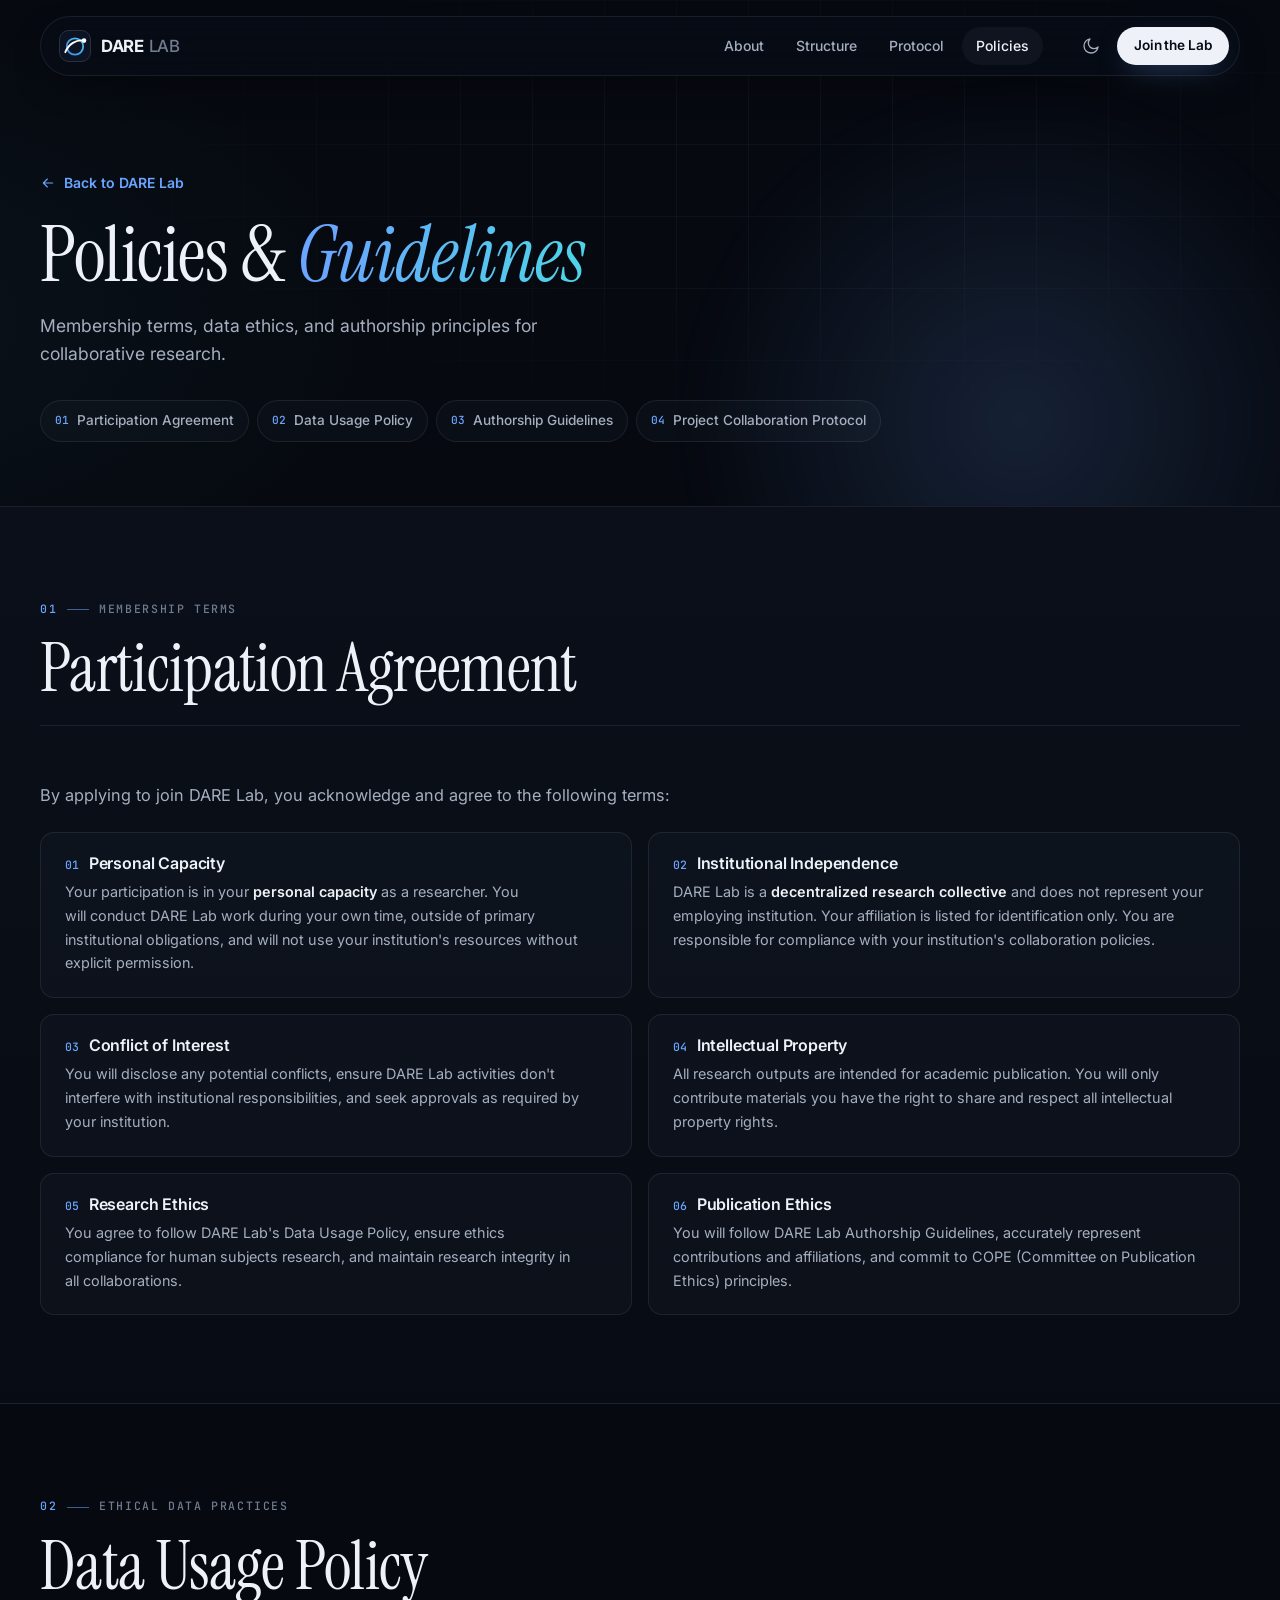
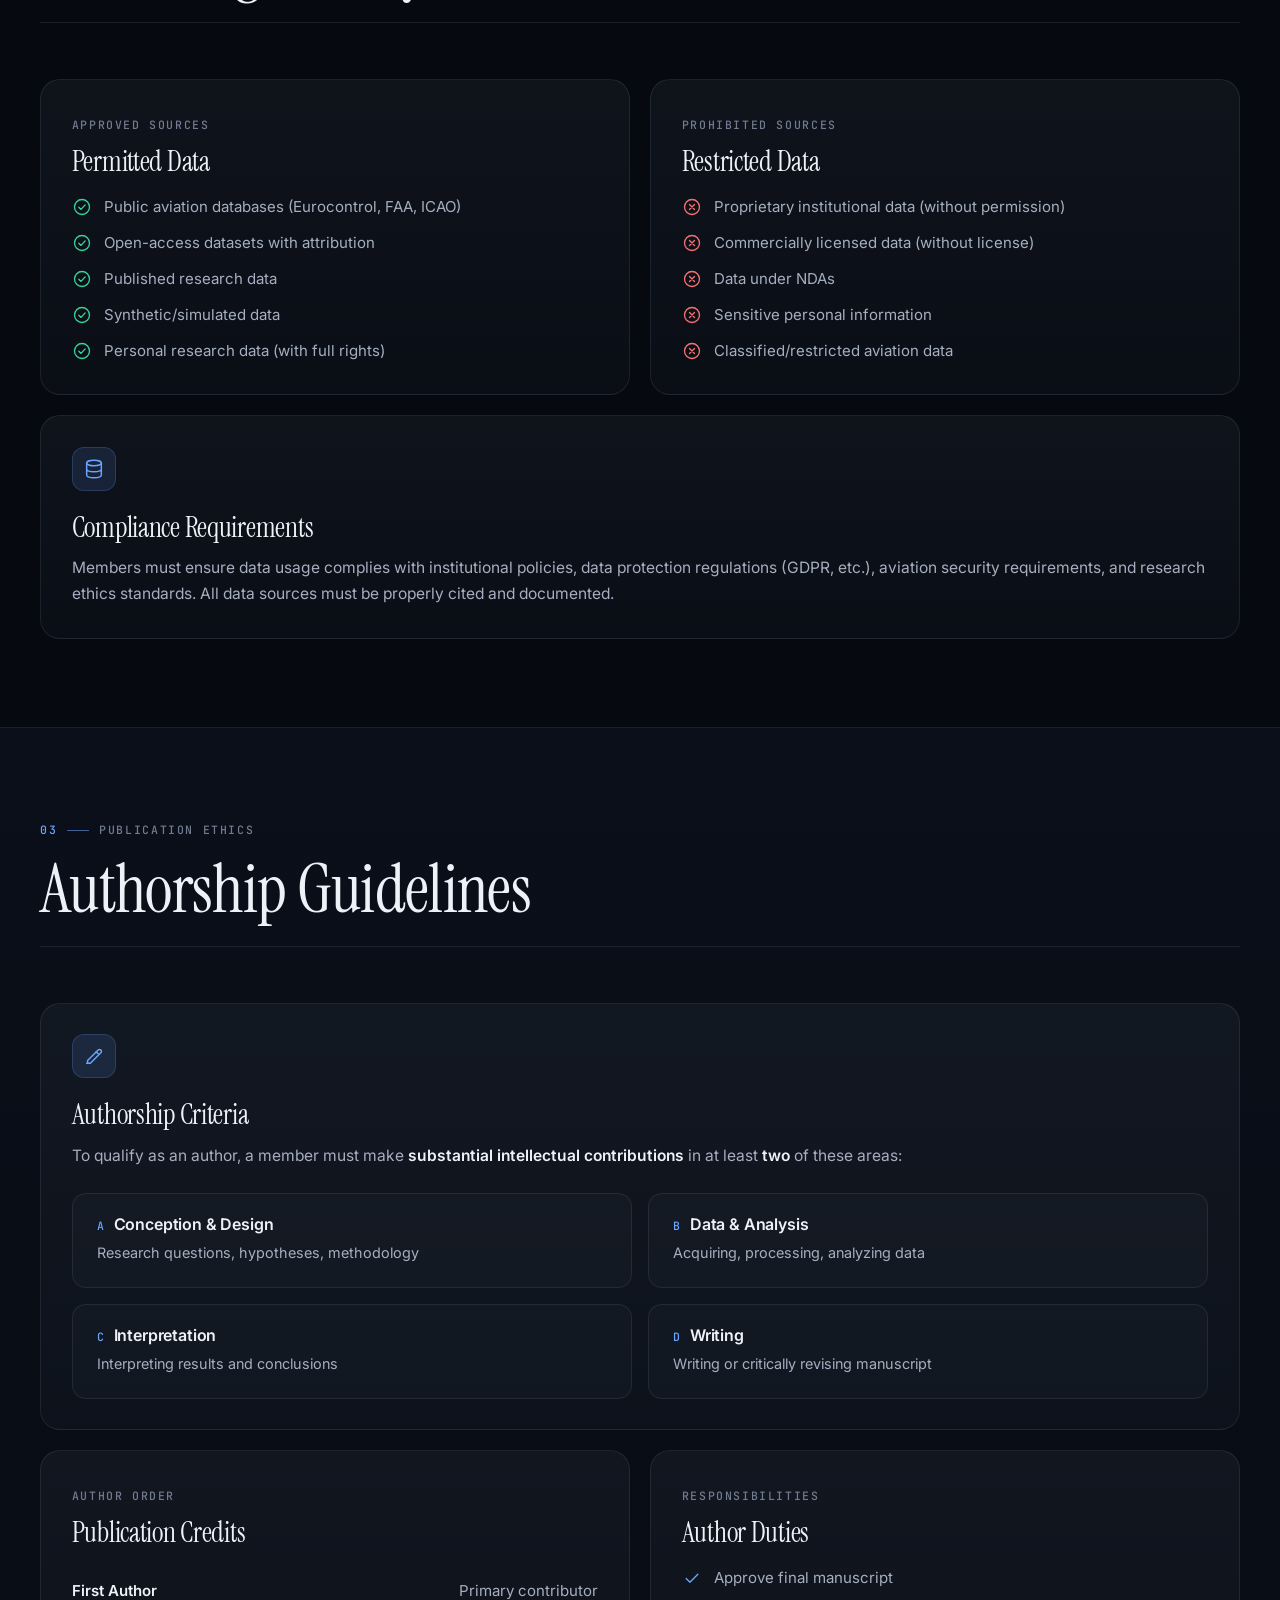
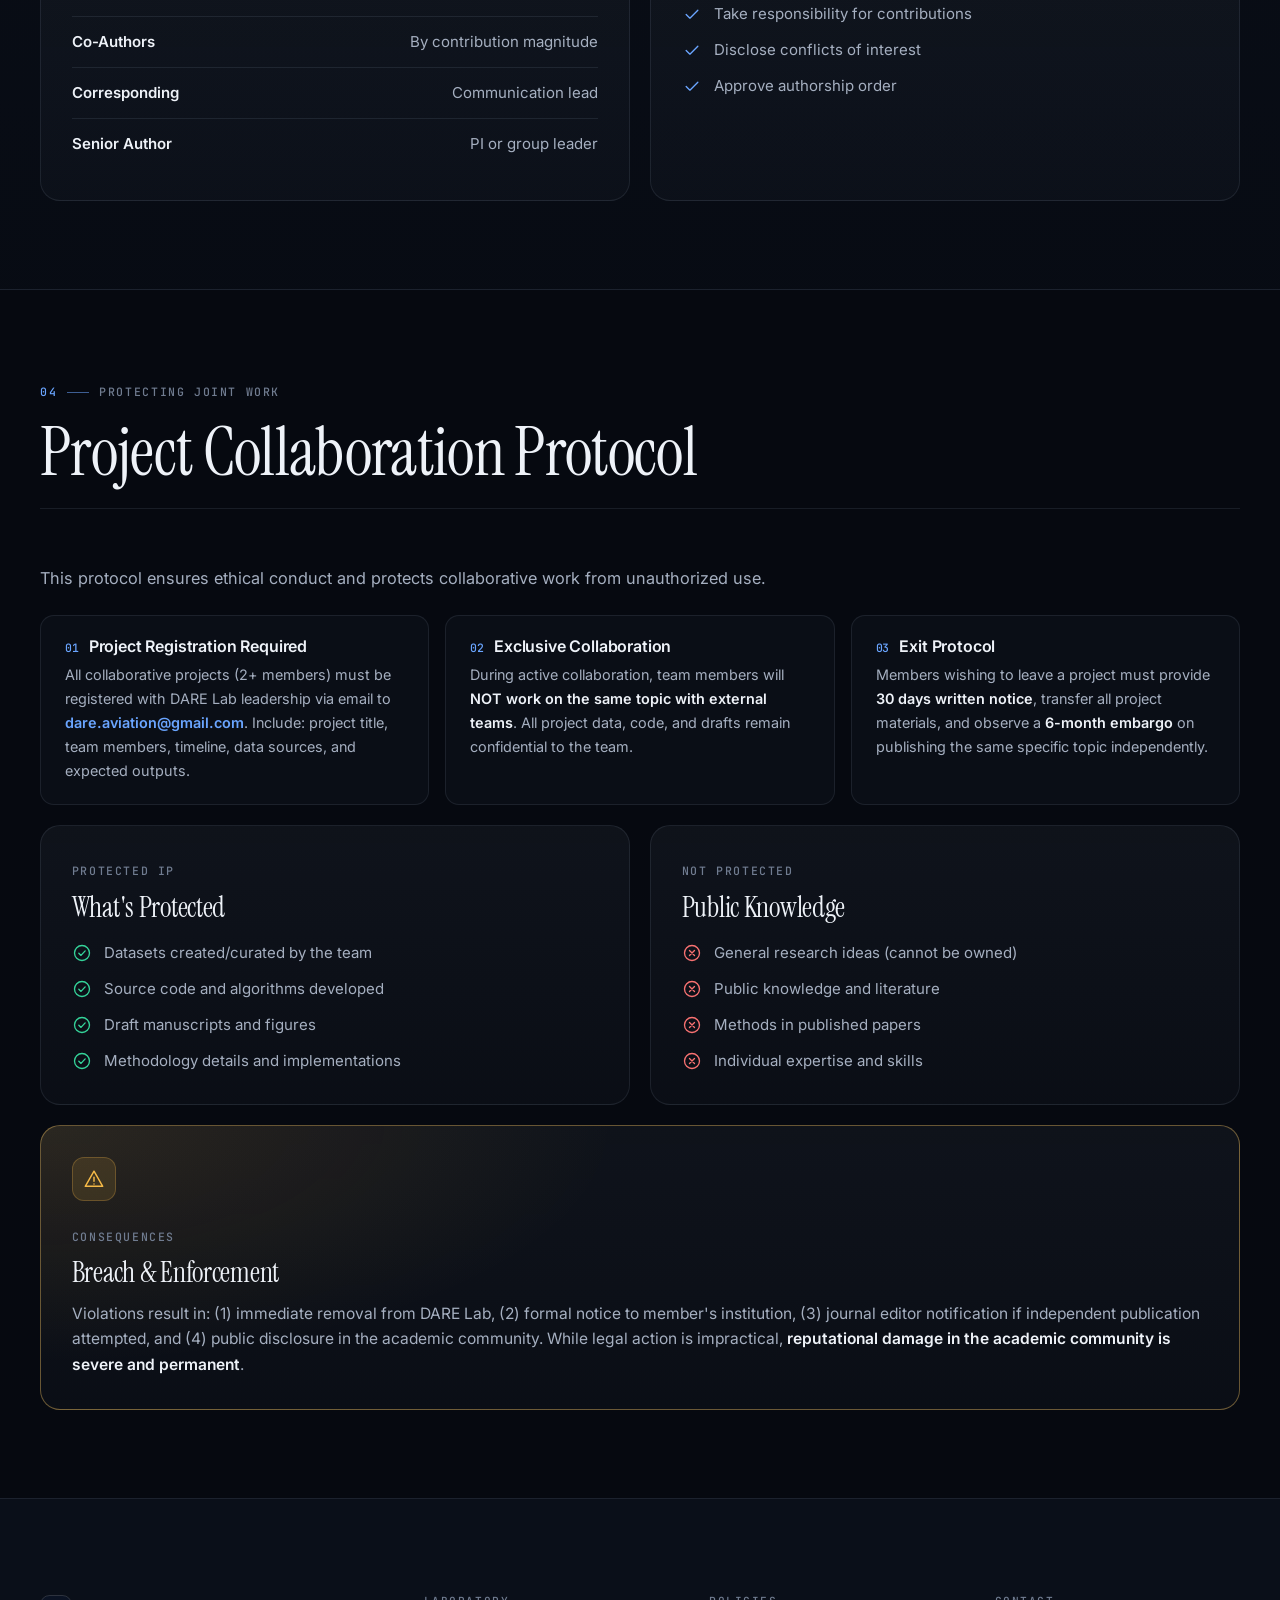
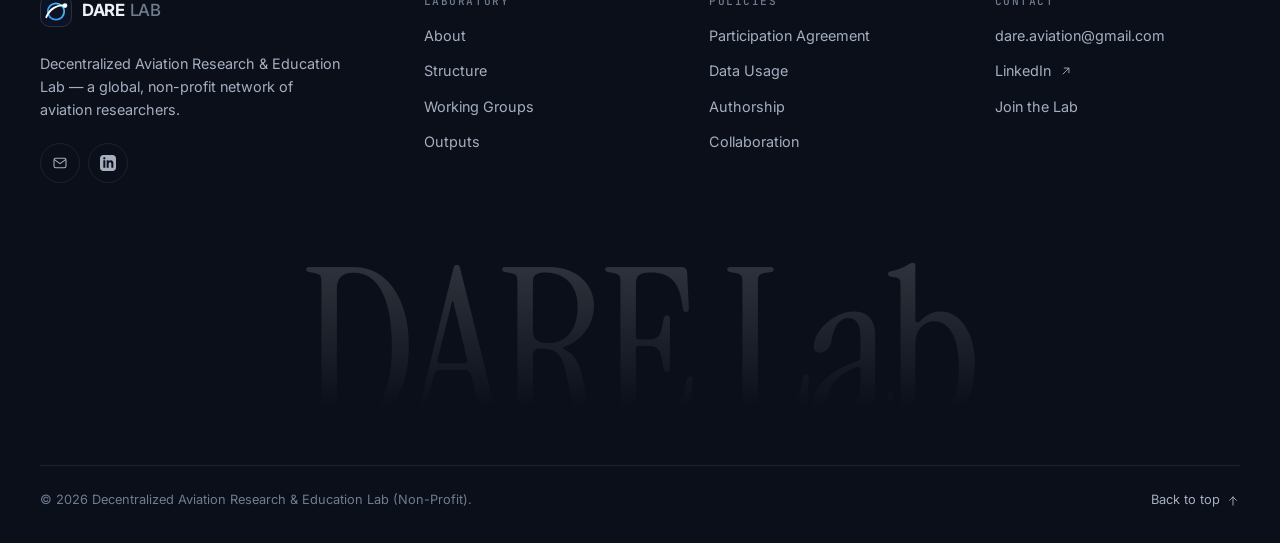
==== commit a126c632: "Big update fixes" ====
--- a/policies.html
+++ b/policies.html
@@ -27,6 +27,8 @@
             var d = document.documentElement;
             d.classList.add('js');
             try { var t = localStorage.getItem('dare_theme'); if (t === 'light' || t === 'dark') d.setAttribute('data-theme', t); } catch (e) { }
+            // Fail-safe: if js/main.js has not started within 2.5 s, show all content anyway
+            setTimeout(function () { if (!d.classList.contains('reveal-ready')) d.classList.remove('js'); }, 2500);
         })();
     </script>
 
@@ -36,7 +38,7 @@
         href="https://fonts.googleapis.com/css2?family=Instrument+Serif:ital@0;1&family=Inter:wght@400;500;600;700&family=JetBrains+Mono:wght@400;500&display=swap"
         rel="stylesheet">
 
-    <link rel="stylesheet" href="styles/main.css">
+    <link rel="stylesheet" href="styles/main.css?v=20261026-2">
 </head>
 
 <body>
@@ -67,7 +69,7 @@
     <header class="site-header" id="siteHeader">
         <nav class="nav" aria-label="Primary">
             <a class="brand" href="index.html" aria-label="DARE Lab — home">
-                <svg class="brand__mark" viewBox="0 0 32 32" aria-hidden="true">
+                <svg class="brand__mark" width="32" height="32" viewBox="0 0 32 32" aria-hidden="true">
                     <defs>
                         <linearGradient id="markGradNav" x1="4" y1="28" x2="28" y2="4" gradientUnits="userSpaceOnUse">
                             <stop offset="0" stop-color="#3b82f6" />
@@ -91,8 +93,8 @@
 
             <div class="nav__actions">
                 <button class="icon-btn theme-toggle" id="themeBtn" type="button" aria-label="Switch between dark and light theme">
-                    <svg class="icon icon--moon"><use href="#i-moon" /></svg>
-                    <svg class="icon icon--sun"><use href="#i-sun" /></svg>
+                    <svg width="20" height="20" class="icon icon--moon"><use href="#i-moon" /></svg>
+                    <svg width="20" height="20" class="icon icon--sun"><use href="#i-sun" /></svg>
                 </button>
                 <a class="btn btn--primary btn--sm nav__cta" href="index.html#join">Join the Lab</a>
                 <button class="icon-btn menu-toggle" id="menuBtn" type="button" aria-label="Open menu" aria-expanded="false" aria-controls="drawer">
@@ -111,8 +113,8 @@
             <a href="index.html#join"><span>08</span>Join</a>
         </nav>
         <div class="drawer__foot">
-            <a href="mailto:dare.aviation@gmail.com"><svg class="icon icon--sm"><use href="#i-mail" /></svg>dare.aviation@gmail.com</a>
-            <a href="https://www.linkedin.com/company/decentralized-aviation-research-education-lab" target="_blank" rel="noopener"><svg class="icon icon--sm"><use href="#i-linkedin" /></svg>LinkedIn</a>
+            <a href="mailto:dare.aviation@gmail.com"><svg width="20" height="20" class="icon icon--sm"><use href="#i-mail" /></svg>dare.aviation@gmail.com</a>
+            <a href="https://www.linkedin.com/company/decentralized-aviation-research-education-lab" target="_blank" rel="noopener"><svg width="20" height="20" class="icon icon--sm"><use href="#i-linkedin" /></svg>LinkedIn</a>
         </div>
     </div>
 
@@ -121,10 +123,10 @@
         <section class="page-hero">
             <div class="hero__bg" aria-hidden="true"></div>
             <div class="container">
-                <a class="text-link" href="index.html" data-reveal><svg class="icon icon--sm"><use href="#i-arrow-left" /></svg>Back to DARE Lab</a>
-                <h1 data-reveal>Policies &amp; <em>Guidelines</em></h1>
-                <p data-reveal>Membership terms, data ethics, and authorship principles for collaborative research.</p>
-                <ul class="toc" data-reveal>
+                <a class="text-link" href="index.html"><svg width="20" height="20" class="icon icon--sm"><use href="#i-arrow-left" /></svg>Back to DARE Lab</a>
+                <h1>Policies &amp; <em>Guidelines</em></h1>
+                <p>Membership terms, data ethics, and authorship principles for collaborative research.</p>
+                <ul class="toc">
                     <li><a href="#agreement"><span>01</span>Participation Agreement</a></li>
                     <li><a href="#data-policy"><span>02</span>Data Usage Policy</a></li>
                     <li><a href="#authorship"><span>03</span>Authorship Guidelines</a></li>
@@ -198,11 +200,11 @@
                             <span class="eyebrow">Approved Sources</span>
                             <h3>Permitted Data</h3>
                             <ul class="check-list check-list--good">
-                                <li><svg class="icon"><use href="#i-check-circle" /></svg>Public aviation databases (Eurocontrol, FAA, ICAO)</li>
-                                <li><svg class="icon"><use href="#i-check-circle" /></svg>Open-access datasets with attribution</li>
-                                <li><svg class="icon"><use href="#i-check-circle" /></svg>Published research data</li>
-                                <li><svg class="icon"><use href="#i-check-circle" /></svg>Synthetic/simulated data</li>
-                                <li><svg class="icon"><use href="#i-check-circle" /></svg>Personal research data (with full rights)</li>
+                                <li><svg width="20" height="20" class="icon"><use href="#i-check-circle" /></svg>Public aviation databases (Eurocontrol, FAA, ICAO)</li>
+                                <li><svg width="20" height="20" class="icon"><use href="#i-check-circle" /></svg>Open-access datasets with attribution</li>
+                                <li><svg width="20" height="20" class="icon"><use href="#i-check-circle" /></svg>Published research data</li>
+                                <li><svg width="20" height="20" class="icon"><use href="#i-check-circle" /></svg>Synthetic/simulated data</li>
+                                <li><svg width="20" height="20" class="icon"><use href="#i-check-circle" /></svg>Personal research data (with full rights)</li>
                             </ul>
                         </article>
 
@@ -210,17 +212,17 @@
                             <span class="eyebrow">Prohibited Sources</span>
                             <h3>Restricted Data</h3>
                             <ul class="check-list check-list--bad">
-                                <li><svg class="icon"><use href="#i-x-circle" /></svg>Proprietary institutional data (without permission)</li>
-                                <li><svg class="icon"><use href="#i-x-circle" /></svg>Commercially licensed data (without license)</li>
-                                <li><svg class="icon"><use href="#i-x-circle" /></svg>Data under NDAs</li>
-                                <li><svg class="icon"><use href="#i-x-circle" /></svg>Sensitive personal information</li>
-                                <li><svg class="icon"><use href="#i-x-circle" /></svg>Classified/restricted aviation data</li>
+                                <li><svg width="20" height="20" class="icon"><use href="#i-x-circle" /></svg>Proprietary institutional data (without permission)</li>
+                                <li><svg width="20" height="20" class="icon"><use href="#i-x-circle" /></svg>Commercially licensed data (without license)</li>
+                                <li><svg width="20" height="20" class="icon"><use href="#i-x-circle" /></svg>Data under NDAs</li>
+                                <li><svg width="20" height="20" class="icon"><use href="#i-x-circle" /></svg>Sensitive personal information</li>
+                                <li><svg width="20" height="20" class="icon"><use href="#i-x-circle" /></svg>Classified/restricted aviation data</li>
                             </ul>
                         </article>
                     </div>
 
                     <article class="card policy-card" data-reveal>
-                        <span class="card__icon"><svg class="icon"><use href="#i-database" /></svg></span>
+                        <span class="card__icon"><svg width="20" height="20" class="icon"><use href="#i-database" /></svg></span>
                         <h3>Compliance Requirements</h3>
                         <p>Members must ensure data usage complies with institutional policies, data protection
                             regulations (GDPR, etc.), aviation security requirements, and research ethics standards. All
@@ -242,7 +244,7 @@
 
                 <div class="policy-stack">
                     <article class="card policy-card" data-reveal>
-                        <span class="card__icon"><svg class="icon"><use href="#i-pen" /></svg></span>
+                        <span class="card__icon"><svg width="20" height="20" class="icon"><use href="#i-pen" /></svg></span>
                         <h3>Authorship Criteria</h3>
                         <p>To qualify as an author, a member must make <strong>substantial intellectual
                                 contributions</strong> in at least <strong>two</strong> of these areas:</p>
@@ -283,10 +285,10 @@
                             <span class="eyebrow">Responsibilities</span>
                             <h3>Author Duties</h3>
                             <ul class="check-list check-list--accent">
-                                <li><svg class="icon"><use href="#i-check" /></svg>Approve final manuscript</li>
-                                <li><svg class="icon"><use href="#i-check" /></svg>Take responsibility for contributions</li>
-                                <li><svg class="icon"><use href="#i-check" /></svg>Disclose conflicts of interest</li>
-                                <li><svg class="icon"><use href="#i-check" /></svg>Approve authorship order</li>
+                                <li><svg width="20" height="20" class="icon"><use href="#i-check" /></svg>Approve final manuscript</li>
+                                <li><svg width="20" height="20" class="icon"><use href="#i-check" /></svg>Take responsibility for contributions</li>
+                                <li><svg width="20" height="20" class="icon"><use href="#i-check" /></svg>Disclose conflicts of interest</li>
+                                <li><svg width="20" height="20" class="icon"><use href="#i-check" /></svg>Approve authorship order</li>
                             </ul>
                         </article>
                     </div>
@@ -334,10 +336,10 @@
                             <span class="eyebrow">Protected IP</span>
                             <h3>What's Protected</h3>
                             <ul class="check-list check-list--good">
-                                <li><svg class="icon"><use href="#i-check-circle" /></svg>Datasets created/curated by the team</li>
-                                <li><svg class="icon"><use href="#i-check-circle" /></svg>Source code and algorithms developed</li>
-                                <li><svg class="icon"><use href="#i-check-circle" /></svg>Draft manuscripts and figures</li>
-                                <li><svg class="icon"><use href="#i-check-circle" /></svg>Methodology details and implementations</li>
+                                <li><svg width="20" height="20" class="icon"><use href="#i-check-circle" /></svg>Datasets created/curated by the team</li>
+                                <li><svg width="20" height="20" class="icon"><use href="#i-check-circle" /></svg>Source code and algorithms developed</li>
+                                <li><svg width="20" height="20" class="icon"><use href="#i-check-circle" /></svg>Draft manuscripts and figures</li>
+                                <li><svg width="20" height="20" class="icon"><use href="#i-check-circle" /></svg>Methodology details and implementations</li>
                             </ul>
                         </article>
 
@@ -345,16 +347,16 @@
                             <span class="eyebrow">Not Protected</span>
                             <h3>Public Knowledge</h3>
                             <ul class="check-list check-list--bad">
-                                <li><svg class="icon"><use href="#i-x-circle" /></svg>General research ideas (cannot be owned)</li>
-                                <li><svg class="icon"><use href="#i-x-circle" /></svg>Public knowledge and literature</li>
-                                <li><svg class="icon"><use href="#i-x-circle" /></svg>Methods in published papers</li>
-                                <li><svg class="icon"><use href="#i-x-circle" /></svg>Individual expertise and skills</li>
+                                <li><svg width="20" height="20" class="icon"><use href="#i-x-circle" /></svg>General research ideas (cannot be owned)</li>
+                                <li><svg width="20" height="20" class="icon"><use href="#i-x-circle" /></svg>Public knowledge and literature</li>
+                                <li><svg width="20" height="20" class="icon"><use href="#i-x-circle" /></svg>Methods in published papers</li>
+                                <li><svg width="20" height="20" class="icon"><use href="#i-x-circle" /></svg>Individual expertise and skills</li>
                             </ul>
                         </article>
                     </div>
 
                     <article class="card policy-card policy-card--warn" data-reveal>
-                        <span class="card__icon"><svg class="icon"><use href="#i-alert" /></svg></span>
+                        <span class="card__icon"><svg width="20" height="20" class="icon"><use href="#i-alert" /></svg></span>
                         <span class="eyebrow">Consequences</span>
                         <h3>Breach &amp; Enforcement</h3>
                         <p>Violations result in: (1) immediate removal from DARE Lab, (2) formal notice to member's
@@ -373,7 +375,7 @@
             <div class="footer-top">
                 <div class="footer-brand">
                     <a class="brand" href="index.html" aria-label="DARE Lab — home">
-                        <svg class="brand__mark" viewBox="0 0 32 32" aria-hidden="true">
+                        <svg class="brand__mark" width="32" height="32" viewBox="0 0 32 32" aria-hidden="true">
                             <defs>
                                 <linearGradient id="markGradFooter" x1="4" y1="28" x2="28" y2="4" gradientUnits="userSpaceOnUse">
                                     <stop offset="0" stop-color="#3b82f6" />
@@ -390,8 +392,8 @@
                     <p>Decentralized Aviation Research &amp; Education Lab — a global, non-profit network of aviation
                         researchers.</p>
                     <div class="footer-social">
-                        <a class="icon-btn" href="mailto:dare.aviation@gmail.com" aria-label="Email DARE Lab"><svg class="icon icon--sm"><use href="#i-mail" /></svg></a>
-                        <a class="icon-btn" href="https://www.linkedin.com/company/decentralized-aviation-research-education-lab" target="_blank" rel="noopener" aria-label="DARE Lab on LinkedIn"><svg class="icon icon--sm"><use href="#i-linkedin" /></svg></a>
+                        <a class="icon-btn" href="mailto:dare.aviation@gmail.com" aria-label="Email DARE Lab"><svg width="20" height="20" class="icon icon--sm"><use href="#i-mail" /></svg></a>
+                        <a class="icon-btn" href="https://www.linkedin.com/company/decentralized-aviation-research-education-lab" target="_blank" rel="noopener" aria-label="DARE Lab on LinkedIn"><svg width="20" height="20" class="icon icon--sm"><use href="#i-linkedin" /></svg></a>
                     </div>
                 </div>
 
@@ -419,7 +421,7 @@
                     <h4>Contact</h4>
                     <ul>
                         <li><a href="mailto:dare.aviation@gmail.com">dare.aviation@gmail.com</a></li>
-                        <li><a href="https://www.linkedin.com/company/decentralized-aviation-research-education-lab" target="_blank" rel="noopener">LinkedIn <svg class="icon icon--xs"><use href="#i-arrow-up-right" /></svg></a></li>
+                        <li><a href="https://www.linkedin.com/company/decentralized-aviation-research-education-lab" target="_blank" rel="noopener">LinkedIn <svg width="20" height="20" class="icon icon--xs"><use href="#i-arrow-up-right" /></svg></a></li>
                         <li><a href="index.html#join">Join the Lab</a></li>
                     </ul>
                 </div>
@@ -429,12 +431,12 @@
 
             <div class="footer-bottom">
                 <p>© <span id="year">2024</span> Decentralized Aviation Research &amp; Education Lab (Non-Profit).</p>
-                <a href="#main">Back to top <svg class="icon icon--xs"><use href="#i-arrow-up" /></svg></a>
+                <a href="#main">Back to top <svg width="20" height="20" class="icon icon--xs"><use href="#i-arrow-up" /></svg></a>
             </div>
         </div>
     </footer>
 
-    <script src="js/main.js" defer></script>
+    <script src="js/main.js?v=20261026-2" defer></script>
 </body>
 
 </html>
--- a/styles/main.css
+++ b/styles/main.css
@@ -2250,6 +2250,45 @@
 /* ---------------------------------------------------------------------
    10. Motion & responsive
    --------------------------------------------------------------------- */
+/* Hero entrance — pure CSS, never depends on JavaScript */
+@keyframes rise {
+    from {
+        opacity: 0;
+        transform: translateY(18px);
+    }
+
+    to {
+        opacity: 1;
+        transform: none;
+    }
+}
+
+.hero__copy > *,
+.page-hero .container > * {
+    animation: rise 0.9s var(--ease) both;
+}
+
+.hero__copy > :nth-child(2),
+.page-hero .container > :nth-child(2) {
+    animation-delay: 0.08s;
+}
+
+.hero__copy > :nth-child(3),
+.page-hero .container > :nth-child(3) {
+    animation-delay: 0.16s;
+}
+
+.hero__copy > :nth-child(4),
+.page-hero .container > :nth-child(4) {
+    animation-delay: 0.24s;
+}
+
+.hero__copy > :nth-child(5),
+.page-hero .container > :nth-child(5) {
+    animation-delay: 0.32s;
+}
+
+/* Scroll reveal (only while js/main.js is running; see fail-safe in <head>) */
 .js [data-reveal] {
     opacity: 0;
     transform: translateY(18px);
@@ -2489,6 +2528,11 @@
     .js [data-reveal] {
         opacity: 1;
         transform: none;
+    }
+
+    .hero__copy > *,
+    .page-hero .container > * {
+        animation: none;
     }
 
     .ticker__track {
